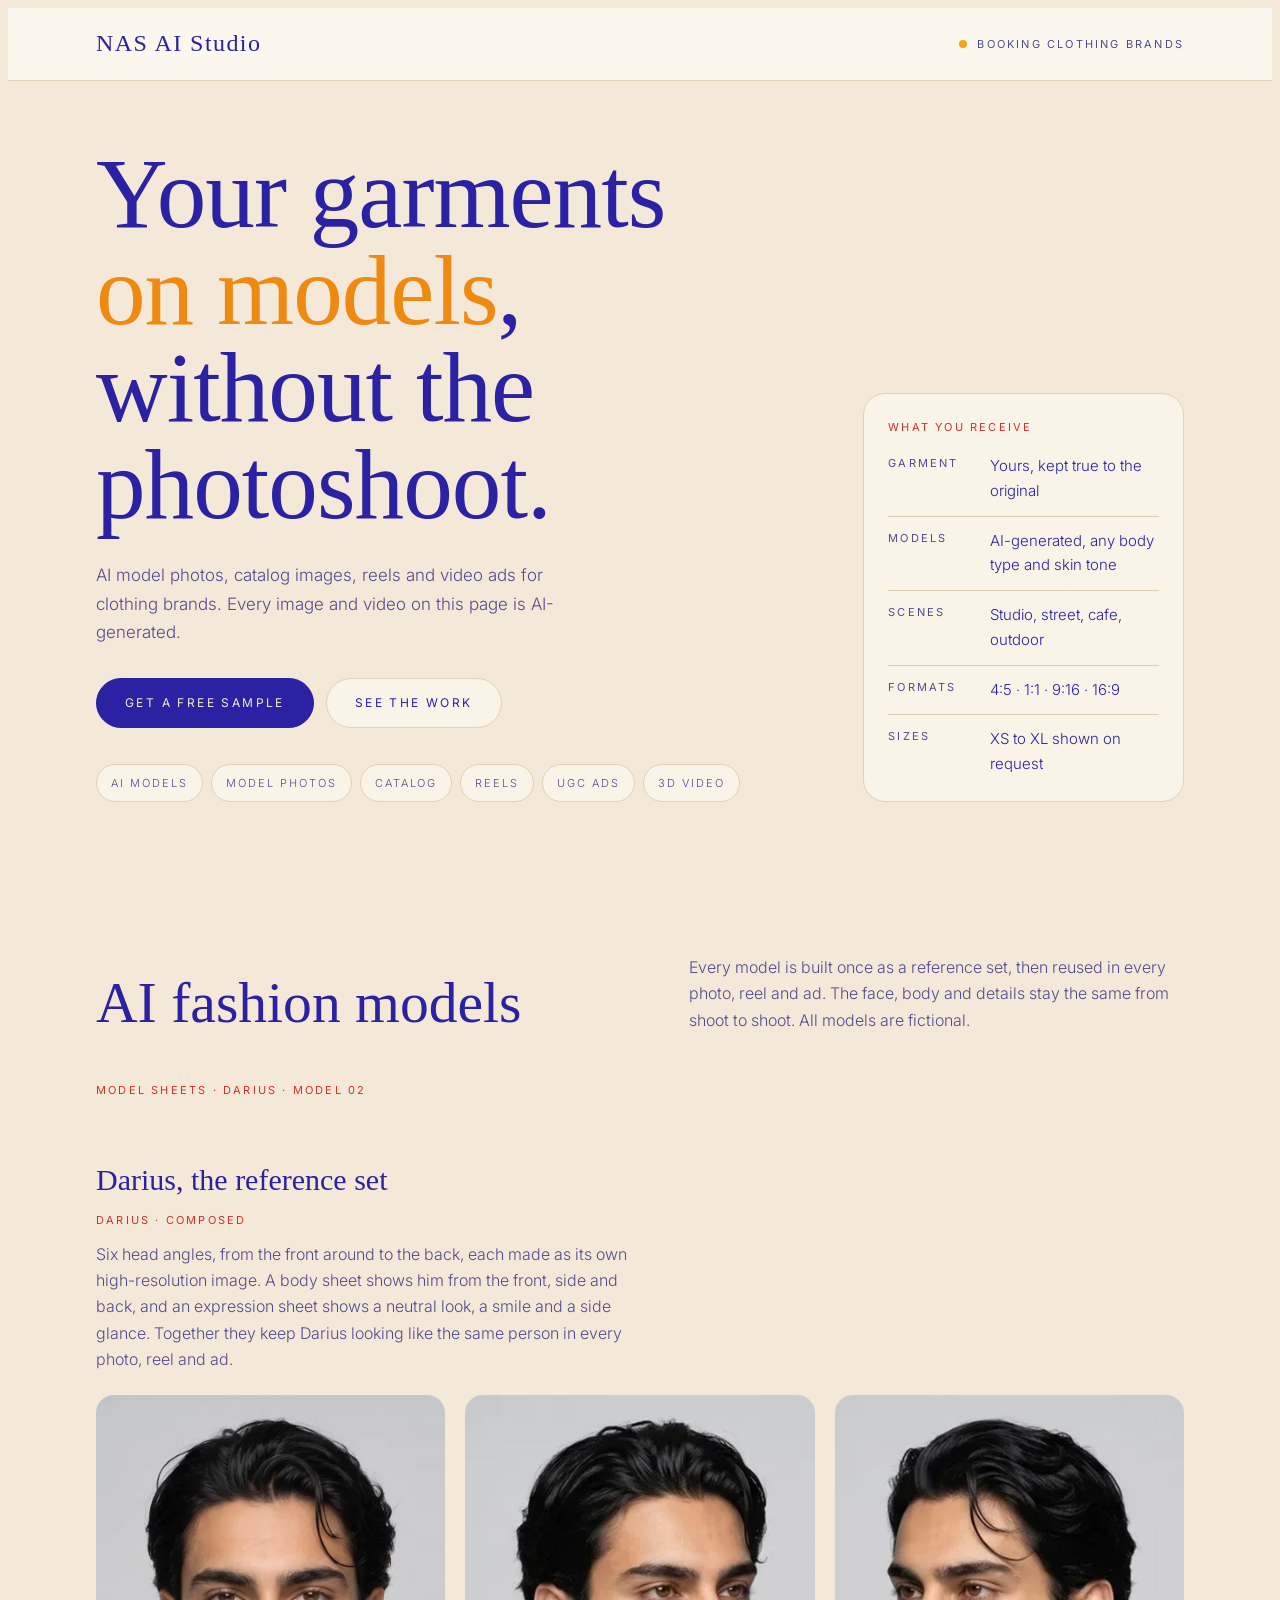
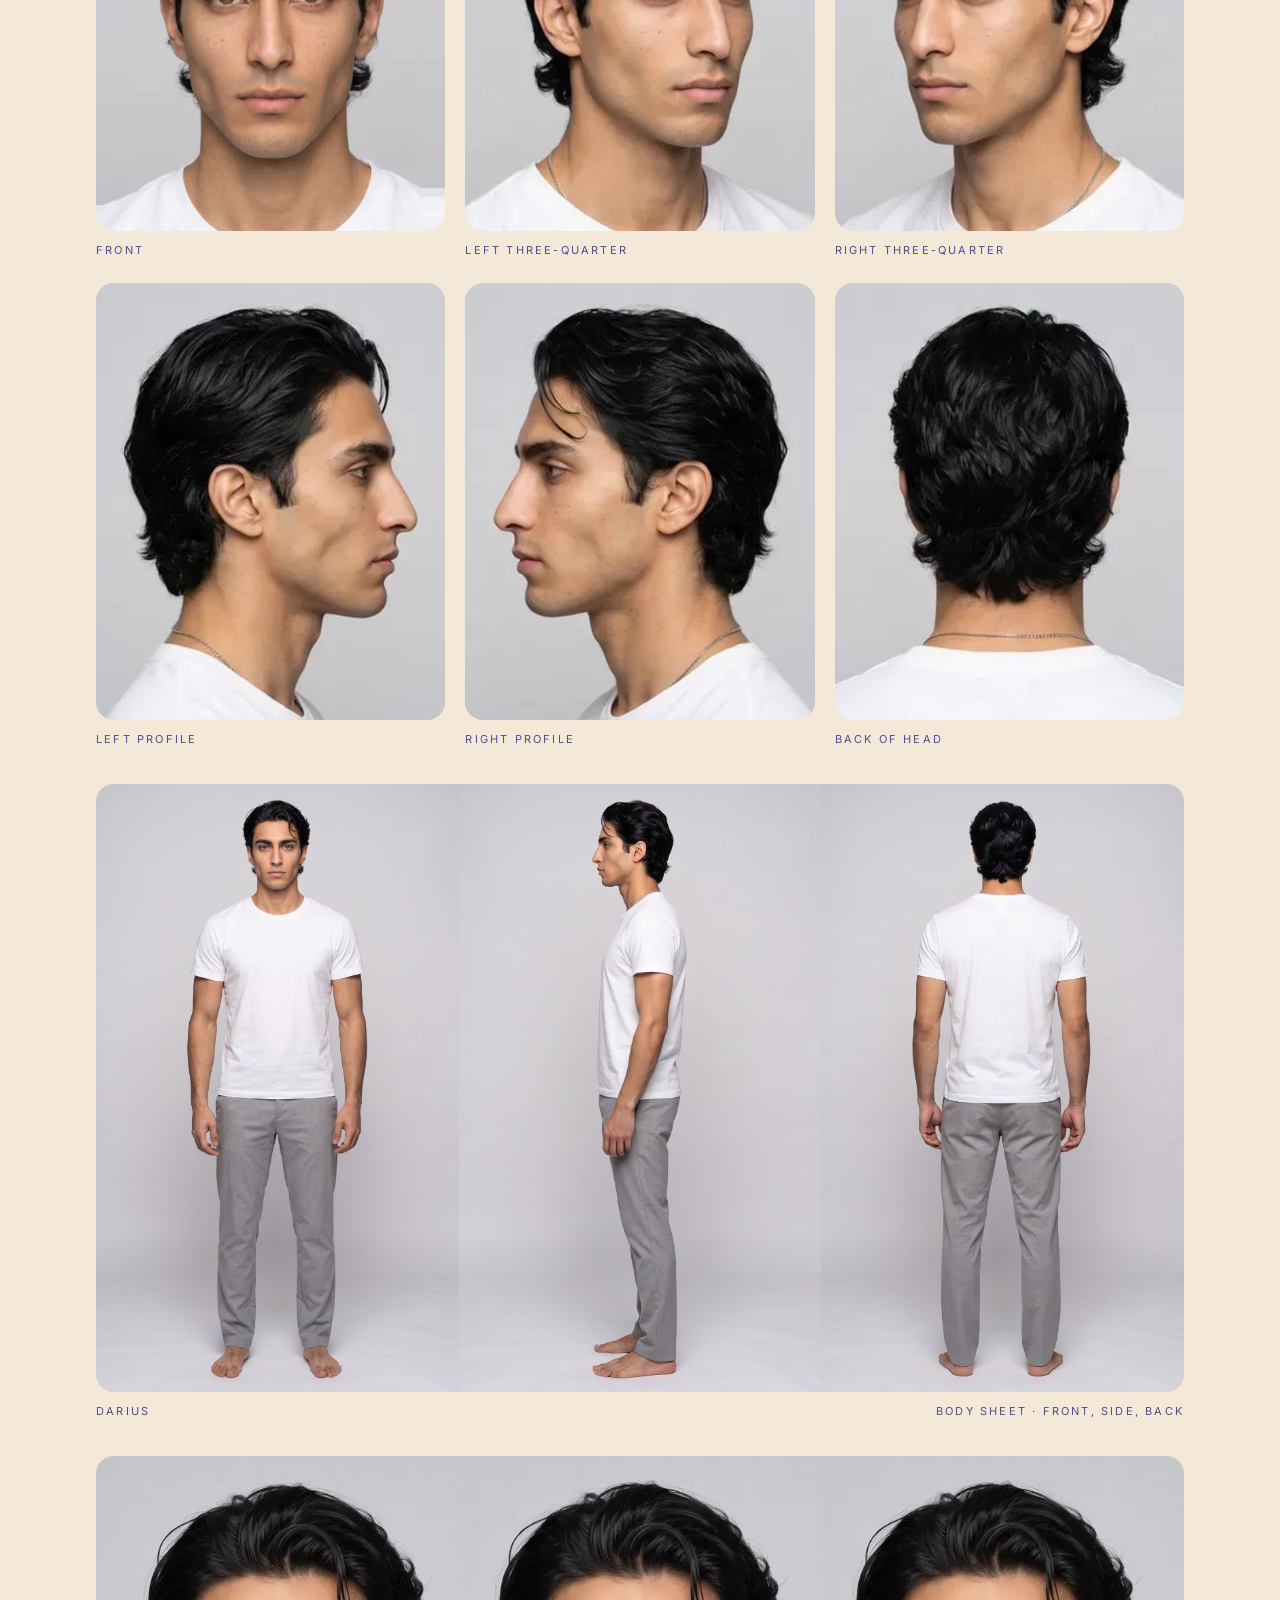
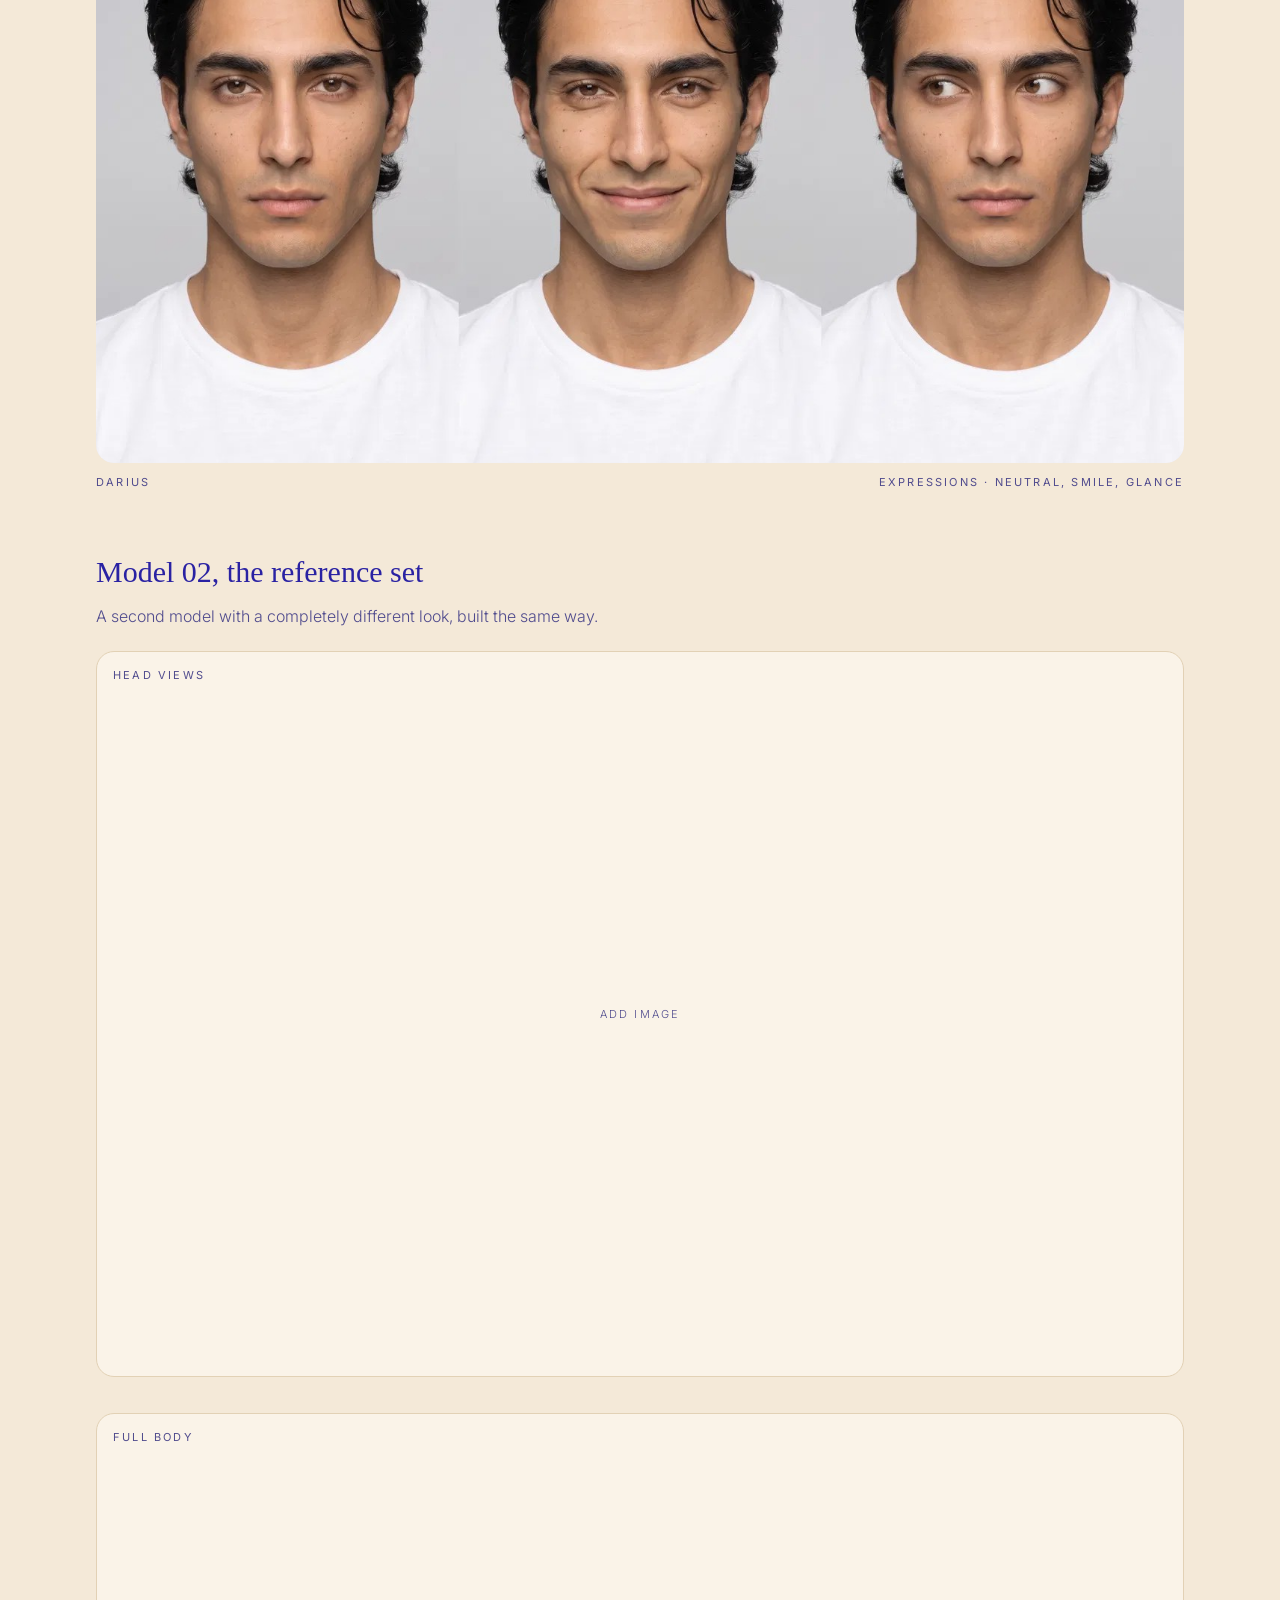
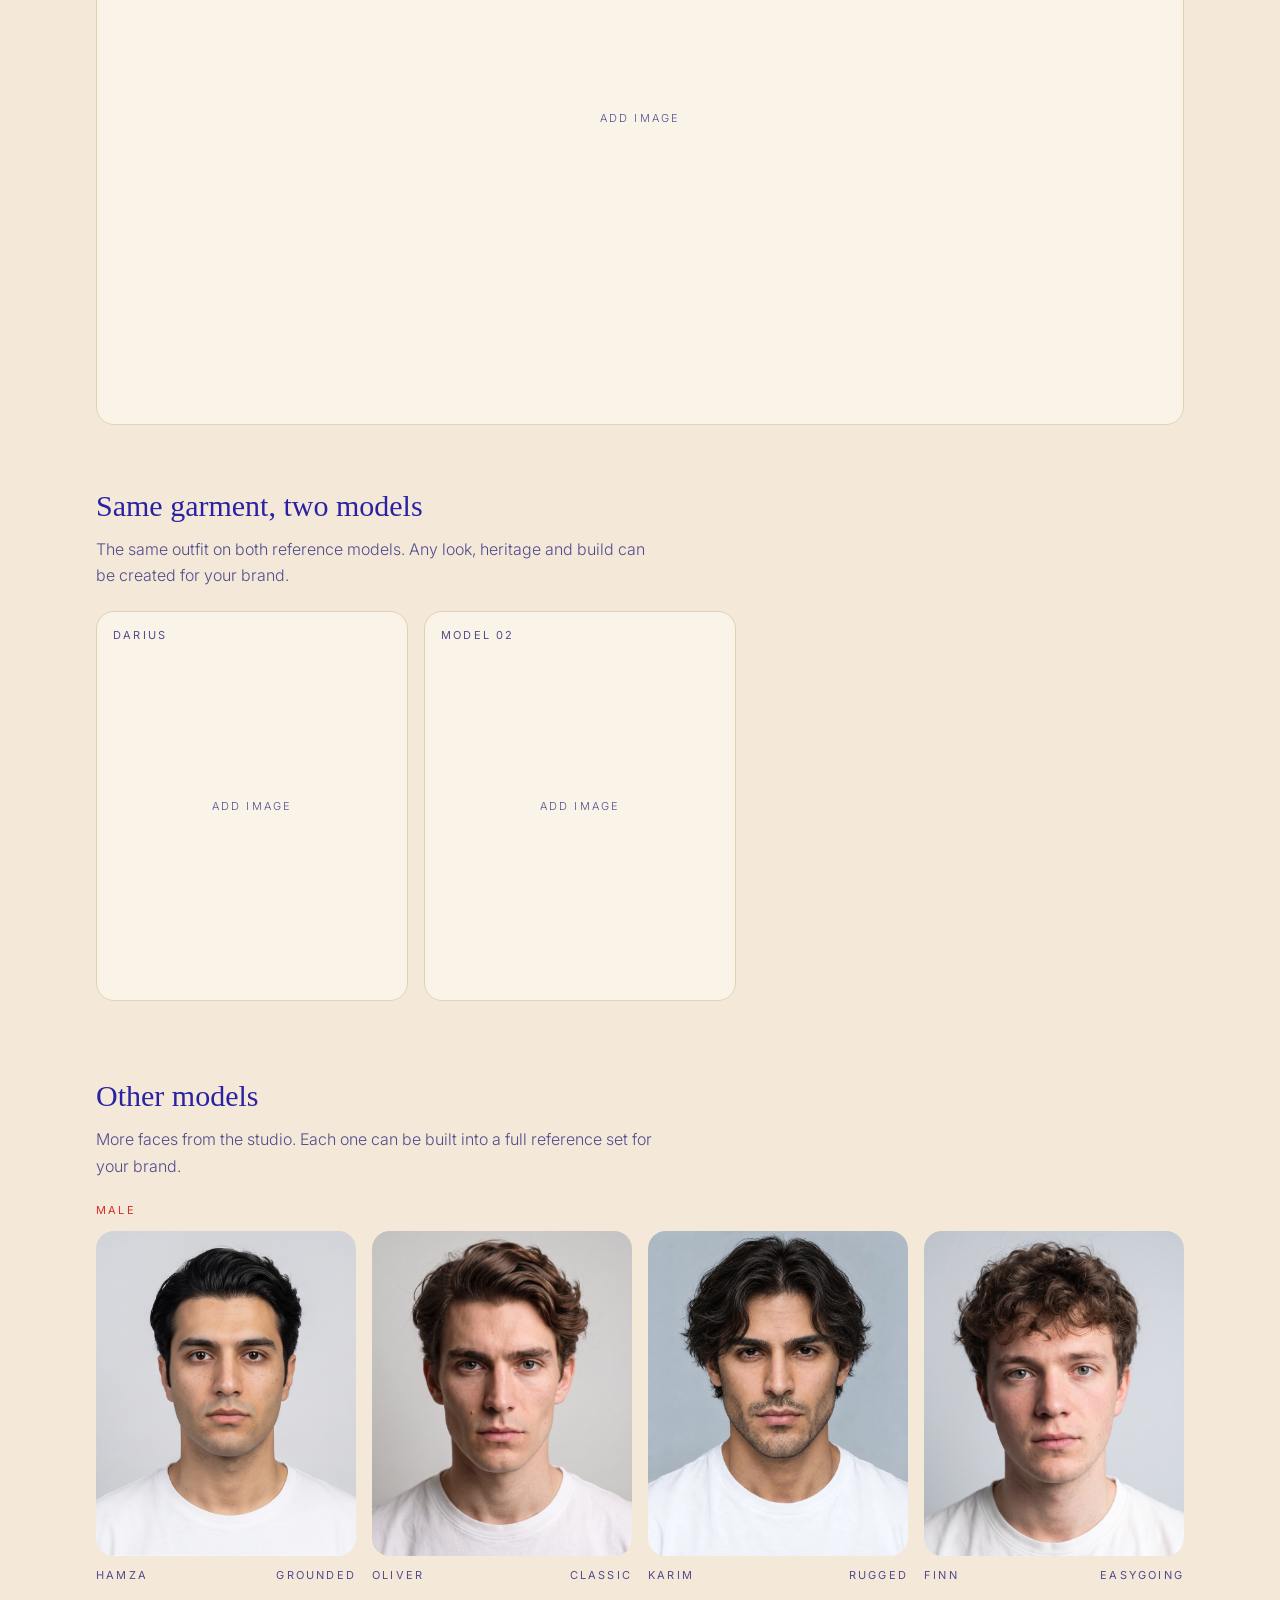
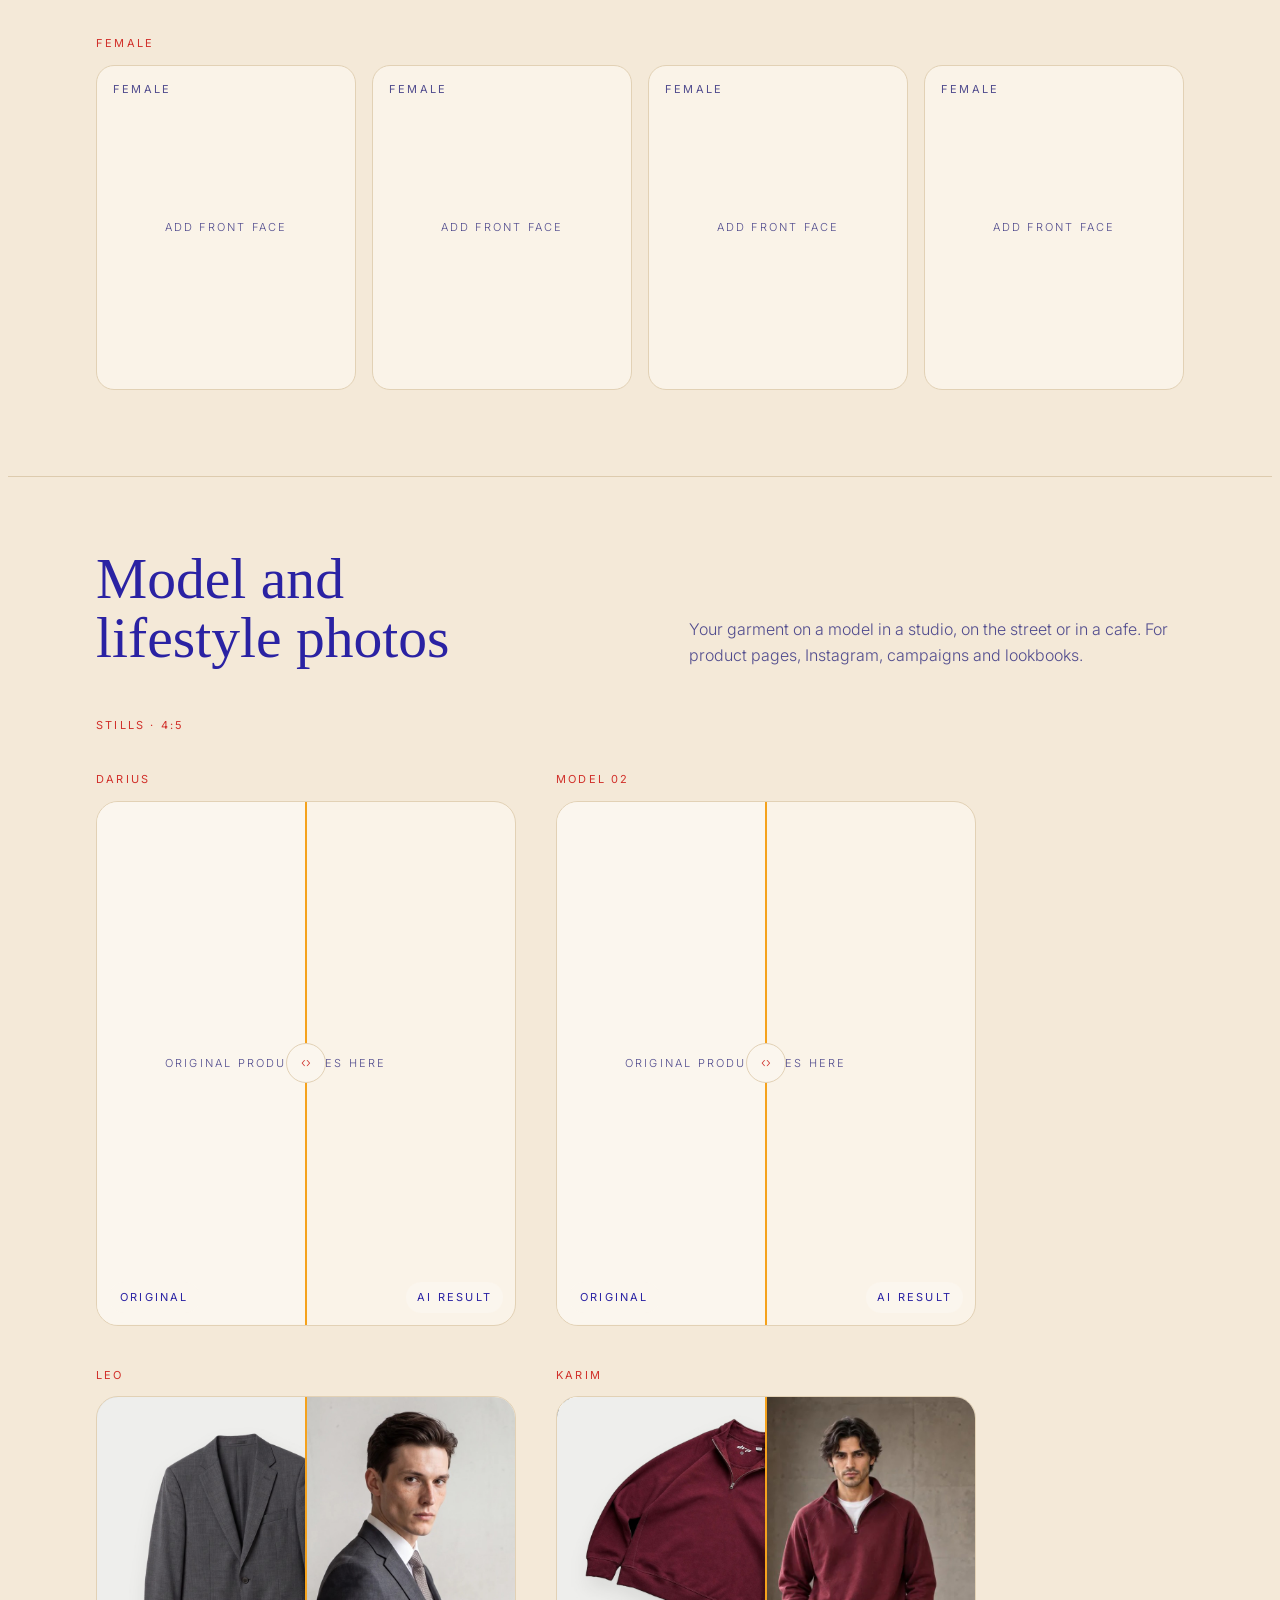
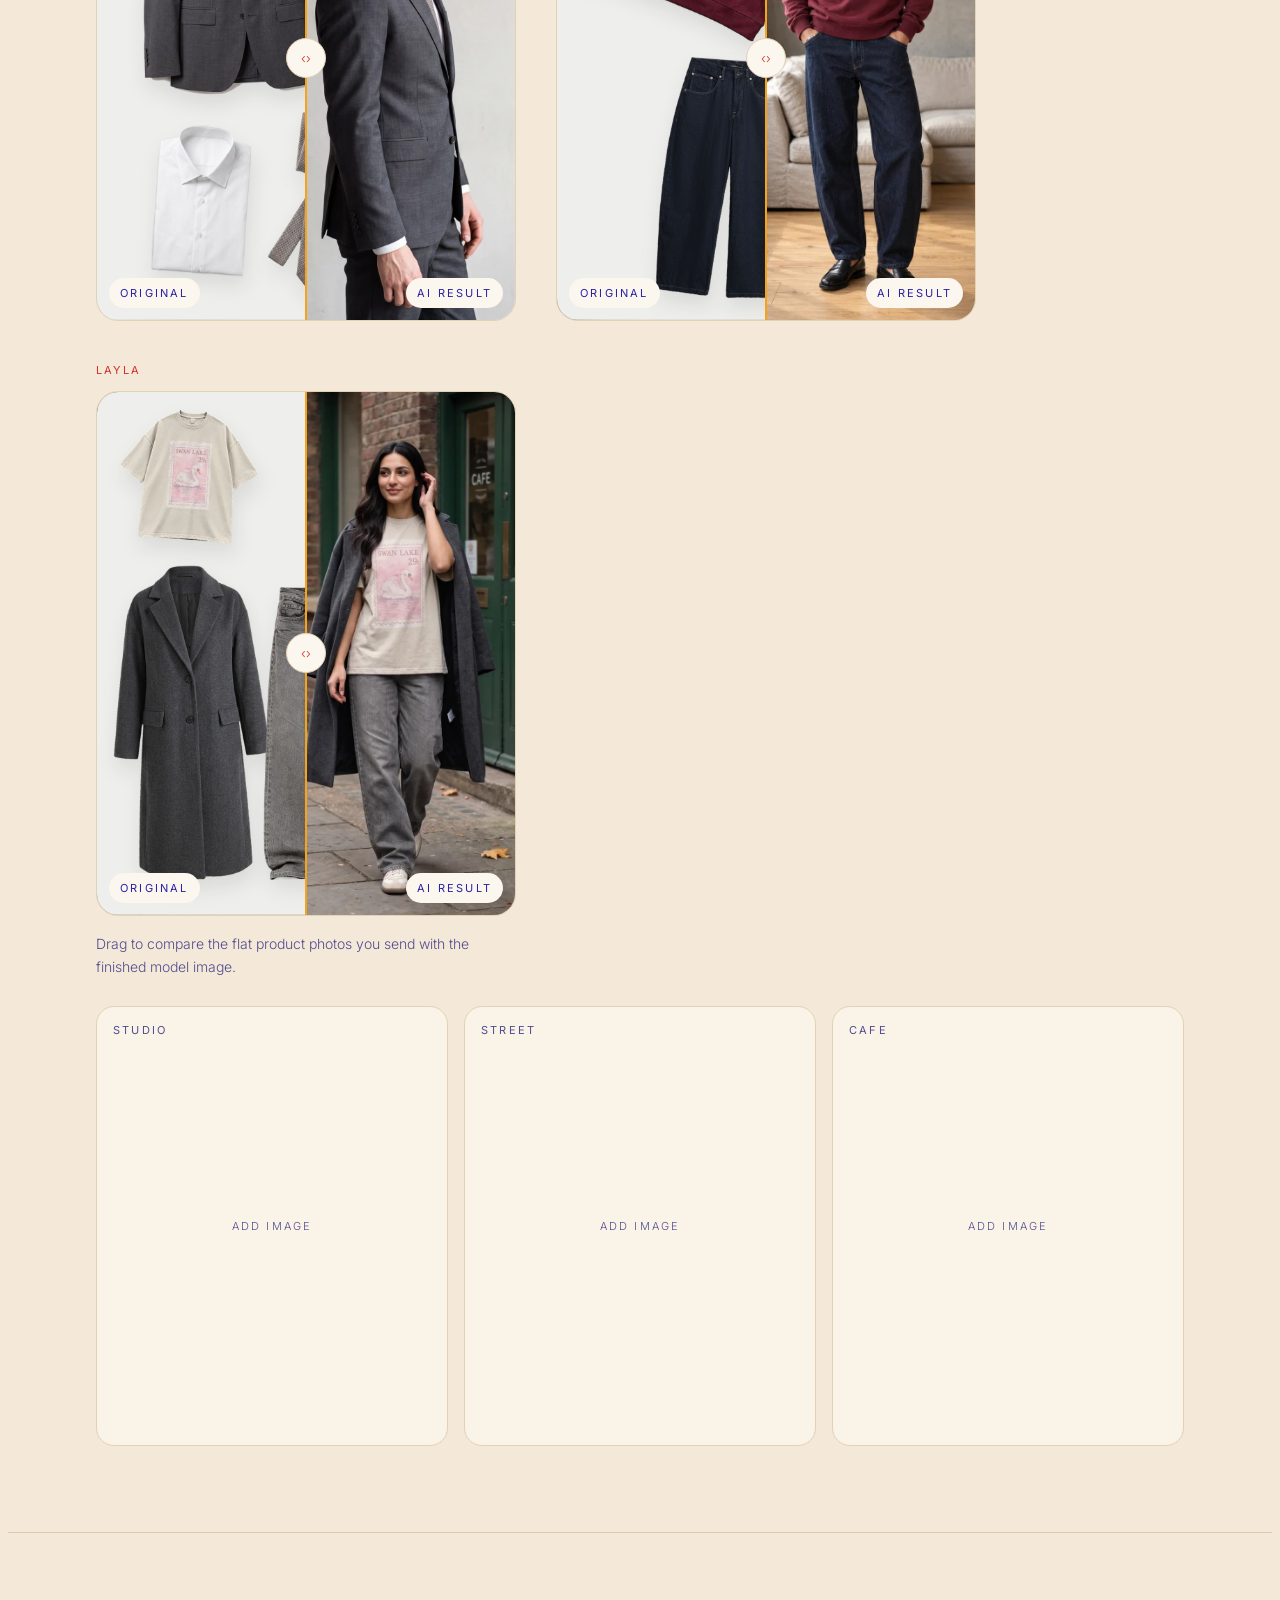
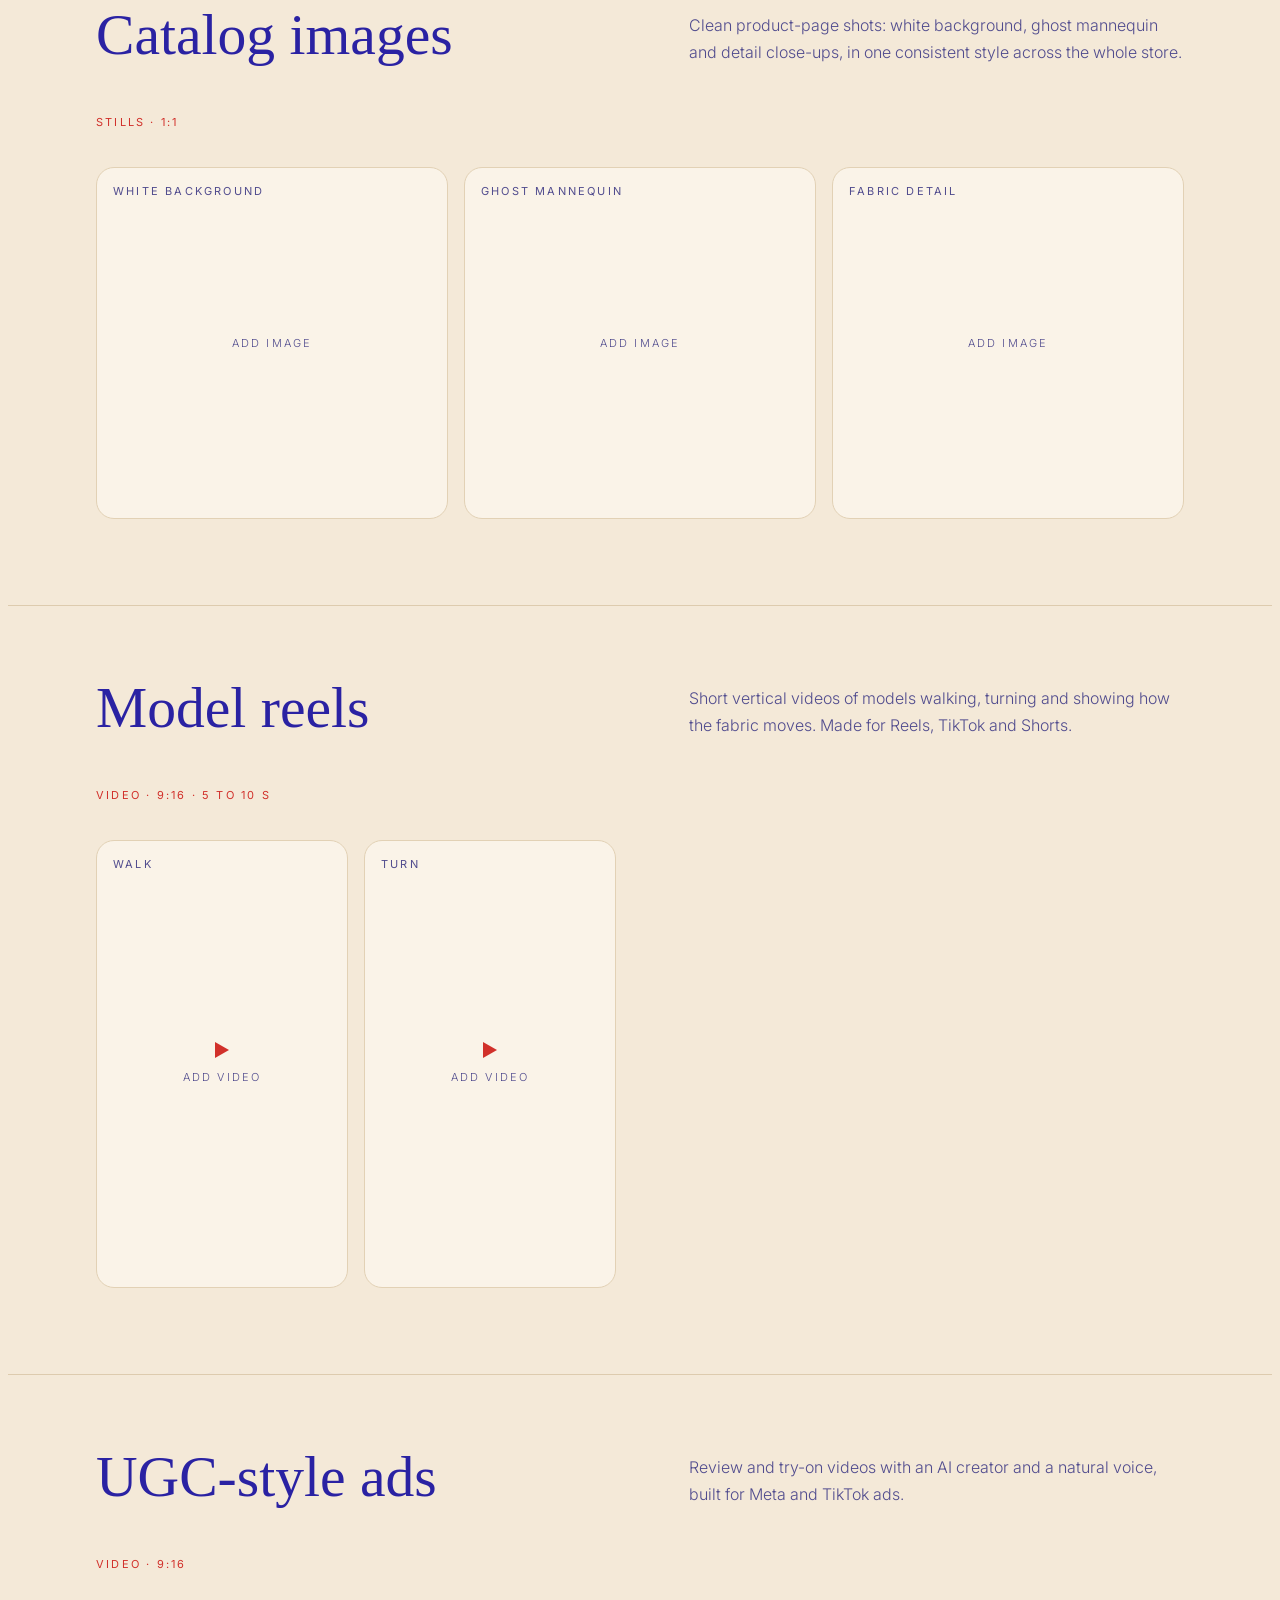
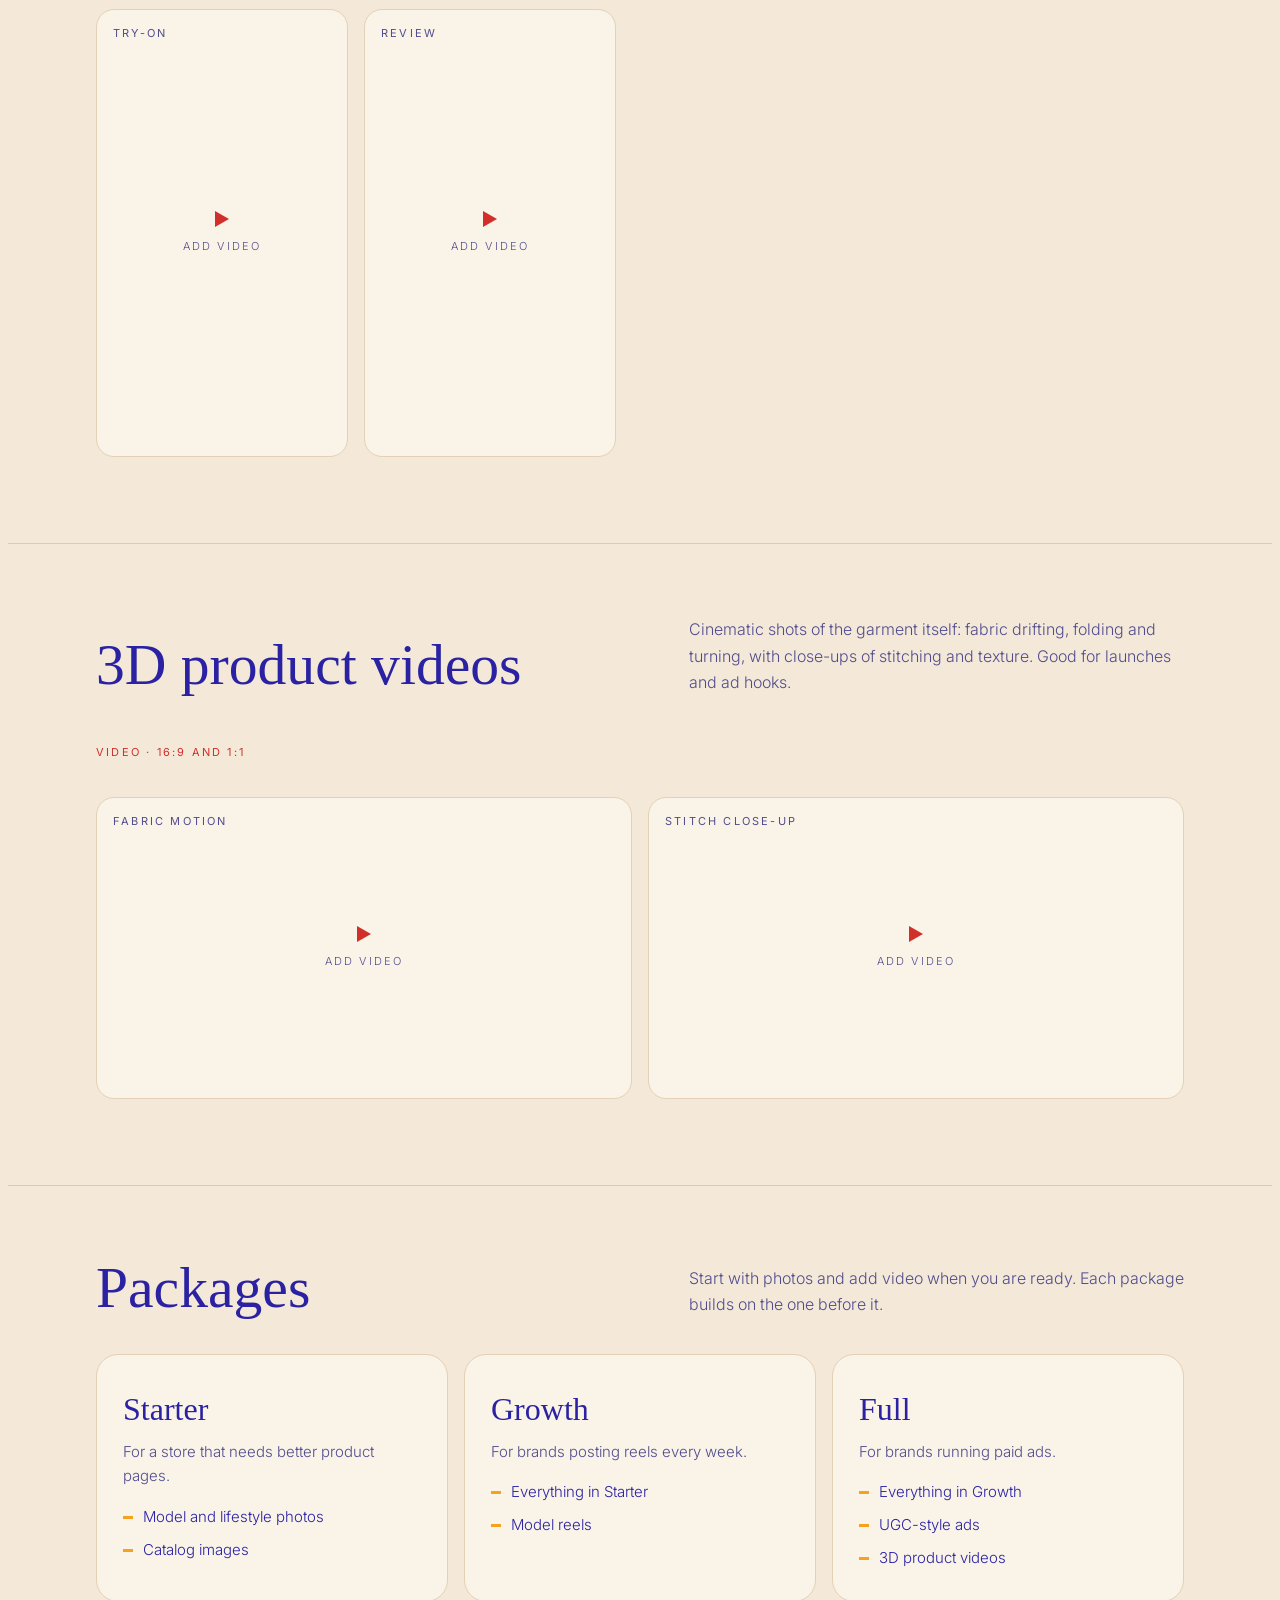
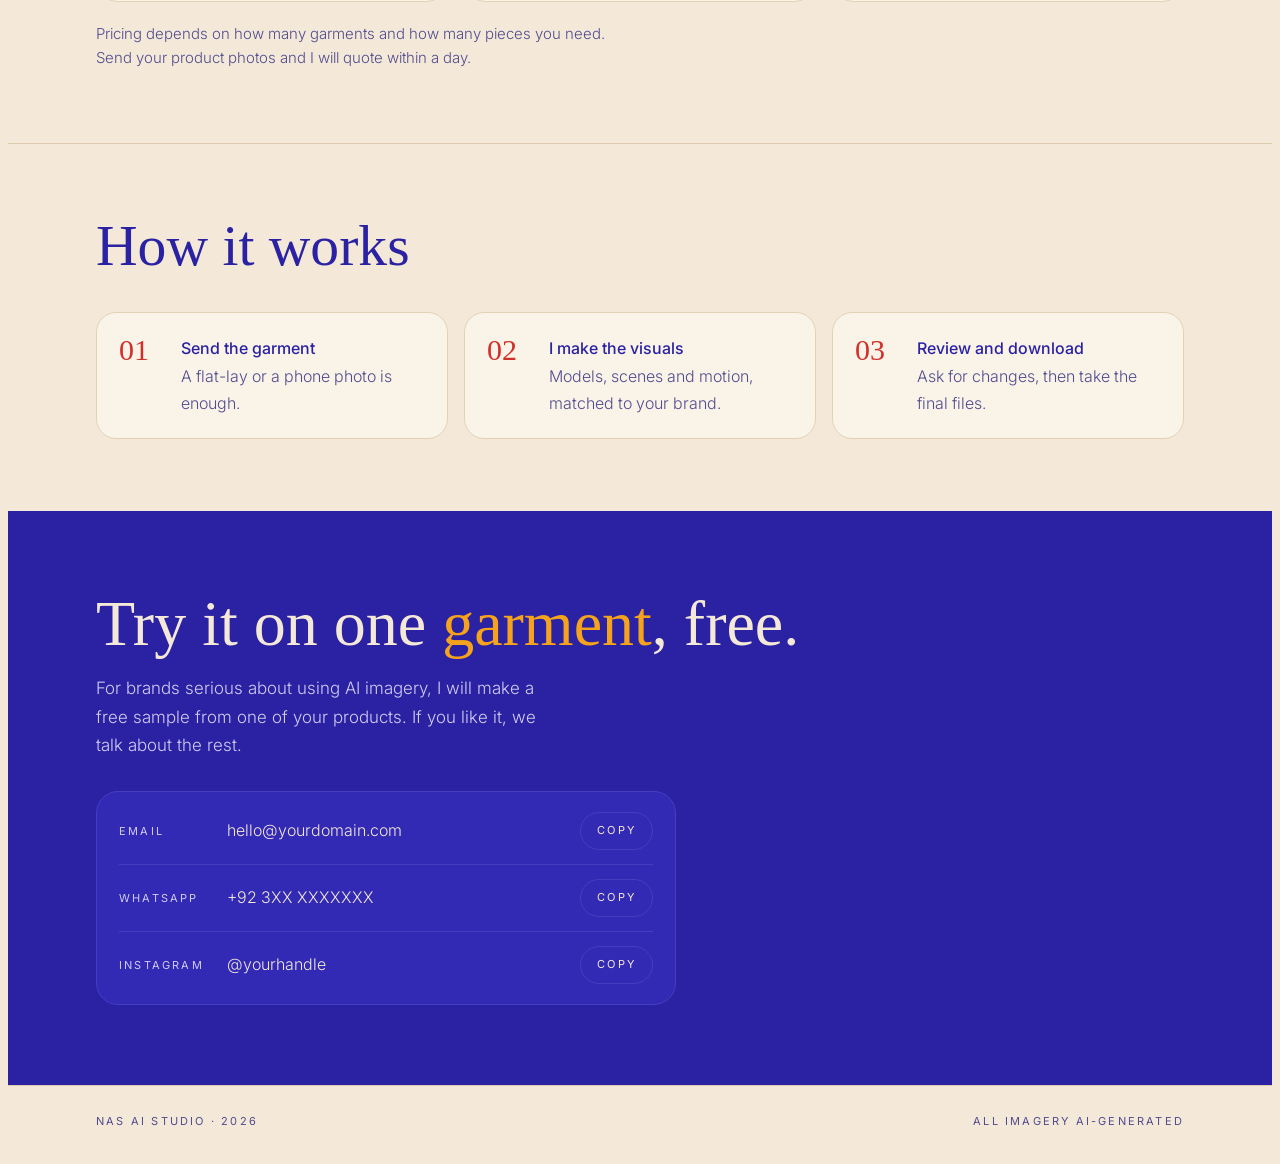
==== index.html @ 54d82ef6 "Publish NAS AI Studio portfolio Co-Authored-By: Claude Opus 5.5 <noreply@anthropic.com> Claude-Sessi" ====
<!doctype html>
<html lang="en">
<head>
<meta charset="utf-8">
<meta name="viewport" content="width=device-width, initial-scale=1">
<meta name="description" content="NAS AI Studio creates AI fashion models, model photos, catalog images, reels, UGC ads and 3D product videos for clothing brands.">
<title>NAS AI Studio</title>
<link rel="preconnect" href="https://fonts.googleapis.com">
<link rel="preconnect" href="https://fonts.gstatic.com" crossorigin>
<link rel="stylesheet" href="https://fonts.googleapis.com/css2?family=Tinos:ital,wght@0,400;0,700;1,400&family=Inter:wght@300;400;500&display=swap">
<style>
/* Layout concept: poster colours, solid. Cream ground, royal blue ink, signal red accent, marigold highlights, a royal blue contact band; labels in tracked small caps, a thin couture display face for headings. */
:root {
  --paper: #F4E9D8;
  --paper-2: #EEDFC8;
  --ink: #2A22A3;
  --ink-2: #514C8E;
  --line: #DDCBAE;
  --accent: #D1302A;
  --accent-ink: #F4E9D8;
  --gold: #F5A21C;
  --ph-1: #EFE1CB;
  --glass: #FAF3E8;
  --glass-strong: #FBF6EE;
  --glass-edge: #E2D1B5;
  --band: #2A22A3;
  --band-ink: #F4E9D8;
  --band-ink-2: #D2CCF2;
  --band-line: #463EC0;
  --band-accent: #F5A21C;
  --band-card: #3229B4;
  --orange: #EE8A12;
  color-scheme: light;
  --f-display: 'Tinos', 'Liberation Serif', 'Times New Roman', Times, serif;
  --f-body: 'Inter', system-ui, -apple-system, 'Segoe UI', sans-serif;
  --f-label: 'Inter', system-ui, -apple-system, 'Segoe UI', sans-serif;
}

* { box-sizing: border-box; }
body {
  background: var(--paper);
  color: var(--ink);
  font-family: var(--f-body);
  font-weight: 300;
  font-size: 16px;
  line-height: 1.65;
  -webkit-text-size-adjust: 100%;
}
/* paints the band above the sticky header on phones */
body::before { content: ""; position: fixed; inset: 0 0 auto; height: env(safe-area-inset-top, 0px); z-index: 10; background: var(--paper); }
a { color: inherit; }
b, strong { font-weight: 500; }
:focus-visible { outline: 1px solid var(--accent); outline-offset: 4px; }

.glass, .tag, .ph, .pack, .lines, .ba, .chips a, .btn:not(.primary), .copy, .steps li {
  background: var(--glass);
  border: 1px solid var(--glass-edge);
}

.wrap {
  max-width: 1120px;
  margin-inline: auto;
  padding-left: max(16px, env(safe-area-inset-left, 0px));
  padding-right: max(16px, env(safe-area-inset-right, 0px));
}
.mono {
  font-family: var(--f-label);
  font-weight: 400;
  font-size: 11px;
  letter-spacing: 0.2em;
  text-transform: uppercase;
}

/* Top bar: a frosted strip */
.top {
  position: sticky; top: env(safe-area-inset-top, 0px); z-index: 5;
  padding-block: 16px;
  background: var(--glass-strong);
  border-bottom: 1px solid var(--glass-edge);
}
.top .wrap { display: flex; align-items: center; justify-content: space-between; gap: 12px; flex-wrap: wrap; }
.brand { font-family: var(--f-display); font-size: 24px; letter-spacing: 0.06em; }
.top .status { color: var(--ink-2); display: inline-flex; align-items: center; gap: 10px; }
.top .status::before { content: ""; width: 8px; height: 8px; border-radius: 50%; background: var(--gold); }

/* Hero */
.hero { padding-block: 64px 80px; }
.hero .wrap { display: grid; gap: 48px; grid-template-columns: minmax(0, 1fr); align-items: end; }
h1 {
  font-family: var(--f-display);
  font-weight: 400;
  font-size: clamp(2.9rem, 9.5vw, 6.2rem);
  line-height: 0.98;
  letter-spacing: -0.01em;
  margin: 0 0 28px;
  text-wrap: balance;
}
h1 em { font-style: normal; color: var(--orange); }
.lede { max-width: 46ch; color: var(--ink-2); font-size: 17px; margin: 0 0 32px; }
.cta-row { display: flex; gap: 12px; flex-wrap: wrap; }
.btn {
  display: inline-flex; align-items: center; justify-content: center;
  min-height: 50px; padding: 0 28px; border-radius: 999px;
  font: 400 12px/1 var(--f-label); letter-spacing: 0.2em; text-transform: uppercase;
  text-decoration: none; cursor: pointer; color: var(--ink);
  transition: background-color .2s ease, color .2s ease, transform .2s ease;
}
.btn.primary { background: var(--ink); color: var(--paper); border: 1px solid var(--ink); }
.btn:hover { transform: translateY(-1px); }
.btn.primary:hover { background: var(--gold); border-color: var(--gold); color: var(--ink); }
.chips { display: flex; gap: 8px; flex-wrap: wrap; margin-top: 36px; }
.chips a {
  font-family: var(--f-label); font-size: 11px; letter-spacing: 0.18em; text-transform: uppercase;
  text-decoration: none; color: var(--ink-2); padding: 9px 14px; border-radius: 999px;
}
.chips a:hover { color: var(--ink); border-color: var(--accent); }

/* What you receive: a glass card */
.tag { position: relative; max-width: 380px; width: 100%; padding: 24px 24px 12px; border-radius: 22px; }
.tag h2 { font-family: var(--f-label); font-weight: 400; font-size: 11px; letter-spacing: 0.2em; text-transform: uppercase; color: var(--accent); margin: 0 0 6px; }
.tag dl { margin: 0; display: grid; }
.tag .row { display: grid; grid-template-columns: 88px minmax(0, 1fr); gap: 14px; padding-block: 12px; border-top: 1px solid var(--line); }
.tag .row:first-child { border-top: 0; }
.tag dt { color: var(--ink-2); }
.tag dd { margin: 0; font-size: 15px; }

/* Sections */
section[id] { scroll-margin-top: 76px; }
.work { padding-block: 72px; }
.work + .work { border-top: 1px solid var(--line); }
.work-head { display: grid; gap: 16px; margin-bottom: 36px; }
.work-head h2 { font-family: var(--f-display); font-weight: 400; font-size: clamp(2.2rem, 6vw, 3.6rem); line-height: 1.04; margin: 0; text-wrap: balance; }
.work-head p { margin: 0; max-width: 54ch; color: var(--ink-2); }
.fmt { color: var(--accent); }

/* Placeholder frames: frosted panes */
.ph {
  position: relative; margin: 0; width: 100%;
  aspect-ratio: var(--ar, 4 / 5);
  border-radius: 18px;
  display: grid; place-items: center; align-content: center; gap: 10px;
  color: var(--ink-2); text-align: center; padding: 12px;
}
.ph .ph-tag { position: absolute; top: 14px; left: 16px; }
.ph .ph-msg { font-family: var(--f-label); font-size: 11px; letter-spacing: 0.2em; text-transform: uppercase; }
.ph.vid::after {
  content: ""; width: 0; height: 0;
  border-left: 14px solid var(--accent); border-top: 8px solid transparent; border-bottom: 8px solid transparent;
  order: -1;
}

.gallery {
  display: grid; gap: 16px;
  grid-auto-flow: column; grid-auto-columns: var(--w, min(72%, 260px));
  overflow-x: auto; scroll-snap-type: x mandatory; padding-bottom: 14px;
  max-width: var(--max, none);
}
.gallery > * { scroll-snap-align: start; min-width: 0; }
.row-label { margin: 0 0 12px; }
.gallery + .row-label { margin-top: 36px; }
@media (min-width: 720px) {
  .gallery { grid-auto-flow: row; grid-auto-columns: auto; grid-template-columns: repeat(var(--n, 3), minmax(0, 1fr)); overflow: visible; }
}

/* Before / after */
.ba-wrap { display: grid; gap: 12px; }
.ba { --p: 50%; position: relative; width: 100%; max-width: 420px; aspect-ratio: 4 / 5; overflow: hidden; border-radius: 22px; }
.ba .layer { position: absolute; inset: 0; }
.ba .layer.ph { border: 0; border-radius: 0; background: transparent; }
.ba .before { clip-path: inset(0 calc(100% - var(--p)) 0 0); }
.ba .layer.before.ph { background: var(--glass-strong); }
.ba .layer img { width: 100%; height: 100%; object-fit: cover; display: block; }
.ba .divider { position: absolute; top: 0; bottom: 0; left: var(--p); width: 2px; margin-left: -1px; background: var(--gold); pointer-events: none; }
.ba .knob {
  position: absolute; top: 50%; left: var(--p); width: 40px; height: 40px; margin: -20px 0 0 -20px;
  border-radius: 50%; background: var(--glass-strong); color: var(--accent); border: 1px solid var(--glass-edge);
  display: grid; place-items: center; font-family: var(--f-label); font-size: 13px; pointer-events: none;
}
.ba .side { position: absolute; bottom: 12px; z-index: 2; background: var(--glass-strong); color: var(--ink); padding: 6px 11px; border-radius: 999px; }
.ba .side.l { left: 12px; }
.ba .side.r { right: 12px; }
.ba input[type="range"] { position: absolute; inset: 0; width: 100%; height: 100%; margin: 0; opacity: 0; cursor: ew-resize; z-index: 3; }
.ba:focus-within { outline: 1px solid var(--accent); outline-offset: 4px; }
.ba-pair { display: grid; gap: 32px; grid-template-columns: minmax(0, 1fr); margin-bottom: 16px; }
@media (min-width: 720px) { .ba-pair { grid-template-columns: repeat(2, minmax(0, 420px)); gap: 40px; } }
.ba-note { color: var(--ink-2); font-size: 14px; max-width: 420px; }

/* Model sheets and photos */
.shot { margin: 0; min-width: 0; }
.shot img { width: 100%; height: auto; display: block; border-radius: 18px; background: var(--ph-1); aspect-ratio: var(--ar, auto); object-fit: cover; }
.shot figcaption { margin-top: 10px; color: var(--ink-2); display: flex; justify-content: space-between; gap: 8px; flex-wrap: wrap; }
.shot.wide img { object-fit: contain; aspect-ratio: auto; }
.sheets { display: grid; gap: 36px; }
.refs { display: grid; gap: 16px 14px; grid-template-columns: repeat(2, minmax(0, 1fr)); margin-bottom: 36px; }
.refs .shot img { aspect-ratio: 4 / 5; object-fit: cover; }
@media (min-width: 720px) { .refs { grid-template-columns: repeat(3, minmax(0, 1fr)); gap: 24px 20px; } }
.sub-h { font-family: var(--f-display); font-weight: 400; font-size: 30px; margin: 56px 0 6px; }
.sub-p { margin: 0 0 22px; color: var(--ink-2); max-width: 56ch; }

/* Packages */
.packs { display: grid; gap: 16px; grid-template-columns: minmax(0, 1fr); }
.pack { padding: 28px 26px 30px; border-radius: 22px; }
.pack h3 { font-family: var(--f-display); font-weight: 400; font-size: 32px; margin: 0 0 4px; }
.pack .sub { color: var(--ink-2); margin: 0 0 16px; font-size: 15px; }
.pack ul { list-style: none; margin: 0; padding: 0; display: grid; gap: 8px; }
.pack li { padding-left: 20px; position: relative; font-size: 15px; }
.pack li::before { content: ""; position: absolute; left: 0; top: 0.72em; width: 10px; height: 3px; background: var(--gold); }
.packs-note { margin: 20px 0 0; color: var(--ink-2); font-size: 15px; max-width: 60ch; }
@media (min-width: 820px) { .packs { grid-template-columns: repeat(3, minmax(0, 1fr)); } }

/* Process */
.steps { list-style: none; margin: 0; padding: 0; display: grid; gap: 16px; counter-reset: s; }
.steps li { display: grid; grid-template-columns: 48px minmax(0, 1fr); gap: 14px; counter-increment: s; padding: 22px; border-radius: 20px; }
.steps li::before { content: counter(s, decimal-leading-zero); font-family: var(--f-display); font-size: 30px; line-height: 1; color: var(--accent); }
.steps b { display: block; font-weight: 500; margin-bottom: 2px; }
.steps span { color: var(--ink-2); }
@media (min-width: 820px) { .steps { grid-template-columns: repeat(3, minmax(0, 1fr)); } }

/* Contact */
.contact { padding-block: 80px; --ink: var(--band-ink); --ink-2: var(--band-ink-2); --line: var(--band-line); --accent: var(--band-accent); --glass: var(--band-card); --glass-edge: var(--band-line); background: var(--band); color: var(--ink); }
.contact h2 { font-family: var(--f-display); font-weight: 400; font-size: clamp(2.3rem, 7vw, 4rem); line-height: 1.02; margin: 0 0 18px; text-wrap: balance; }
.contact h2 em { font-style: normal; color: var(--accent); }
.contact p.lede { margin-bottom: 32px; }
.lines { display: grid; max-width: 580px; padding: 6px 22px; border-radius: 22px; }
.line { display: grid; grid-template-columns: 96px minmax(0, 1fr) auto; gap: 12px; align-items: center; padding: 14px 0; border-top: 1px solid var(--line); }
.line:first-child { border-top: 0; }
.line .k { color: var(--ink-2); }
.line .v { overflow-wrap: anywhere; user-select: all; }
.copy { min-height: 38px; padding: 0 16px; border-radius: 999px; font: 400 11px/1 var(--f-label); letter-spacing: 0.2em; text-transform: uppercase; color: var(--ink); cursor: pointer; }
.copy:hover { border-color: var(--accent); color: var(--accent); }

footer { padding-block: 26px; color: var(--ink-2); border-top: 1px solid var(--line); }
footer .wrap { display: flex; justify-content: space-between; gap: 10px; flex-wrap: wrap; }

@media (min-width: 900px) {
  .hero .wrap { grid-template-columns: minmax(0, 1.5fr) minmax(0, 0.7fr); gap: 80px; }
  .work-head { grid-template-columns: minmax(0, 1.1fr) minmax(0, 1fr); align-items: end; gap: 48px; }
  .work-head .meta { grid-column: 1 / -1; }
}
@media (prefers-reduced-motion: reduce) { .btn { transition: none; } .btn:hover { transform: none; } }
</style>
</head>
<body>
<header class="top">
  <div class="wrap">
    <span class="brand">NAS AI Studio</span>
    <span class="status mono">Booking clothing brands</span>
  </div>
</header>

<main>
  <section class="hero">
    <div class="wrap">
      <div>
        <h1>Your garments <em>on models</em>, without the photoshoot.</h1>
        <p class="lede">AI model photos, catalog images, reels and video ads for clothing brands. Every image and video on this page is AI-generated.</p>
        <div class="cta-row">
          <a class="btn primary" href="#contact">Get a free sample</a>
          <a class="btn" href="#photos">See the work</a>
        </div>
        <nav class="chips" aria-label="Services">
          <a href="#models">AI models</a>
          <a href="#photos">Model photos</a>
          <a href="#catalog">Catalog</a>
          <a href="#reels">Reels</a>
          <a href="#ugc">UGC ads</a>
          <a href="#product3d">3D video</a>
        </nav>
      </div>

      <aside class="tag" aria-label="What you receive">
        <h2>What you receive</h2>
        <dl>
          <div class="row"><dt class="mono">Garment</dt><dd>Yours, kept true to the original</dd></div>
          <div class="row"><dt class="mono">Models</dt><dd>AI-generated, any body type and skin tone</dd></div>
          <div class="row"><dt class="mono">Scenes</dt><dd>Studio, street, cafe, outdoor</dd></div>
          <div class="row"><dt class="mono">Formats</dt><dd>4:5 · 1:1 · 9:16 · 16:9</dd></div>
          <div class="row"><dt class="mono">Sizes</dt><dd>XS to XL shown on request</dd></div>
        </dl>
      </aside>
    </div>
  </section>

  <section class="work" id="models">
    <div class="wrap">
      <div class="work-head">
        <h2>AI fashion models</h2>
        <p>Every model is built once as a reference set, then reused in every photo, reel and ad. The face, body and details stay the same from shoot to shoot. All models are fictional.</p>
        <div class="meta mono fmt">Model sheets · Darius · Model 02</div>
      </div>

      <h3 class="sub-h">Darius, the reference set</h3>
      <div class="mono fmt" style="margin:0 0 12px">Darius · Composed</div>
      <p class="sub-p">Six head angles, from the front around to the back, each made as its own high-resolution image. A body sheet shows him from the front, side and back, and an expression sheet shows a neutral look, a smile and a side glance. Together they keep Darius looking like the same person in every photo, reel and ad.</p>
      <div class="refs">
        <figure class="shot"><img src="img/darius-front.jpg?v=3" loading="lazy" alt="Darius, front face"><figcaption class="mono"><span>Front</span></figcaption></figure>
        <figure class="shot"><img src="img/darius-l34.jpg?v=3" loading="lazy" alt="Darius, left three-quarter"><figcaption class="mono"><span>Left three-quarter</span></figcaption></figure>
        <figure class="shot"><img src="img/darius-r34.jpg?v=3" loading="lazy" alt="Darius, right three-quarter"><figcaption class="mono"><span>Right three-quarter</span></figcaption></figure>
        <figure class="shot"><img src="img/darius-lprof.jpg?v=3" loading="lazy" alt="Darius, left profile"><figcaption class="mono"><span>Left profile</span></figcaption></figure>
        <figure class="shot"><img src="img/darius-rprof.jpg?v=3" loading="lazy" alt="Darius, right profile"><figcaption class="mono"><span>Right profile</span></figcaption></figure>
        <figure class="shot"><img src="img/darius-back.jpg?v=3" loading="lazy" alt="Darius, back of head"><figcaption class="mono"><span>Back of head</span></figcaption></figure>
      </div>
      <div class="sheets">
        <figure class="shot wide"><img src="img/adam-body.jpg?v=1" loading="lazy" alt="Darius body sheet: front, side and back, full length"><figcaption class="mono"><span>Darius</span><span>Body sheet · front, side, back</span></figcaption></figure>
        <figure class="shot wide"><img src="img/adam-expressions.jpg?v=1" loading="lazy" alt="Darius expressions: neutral, smile, side glance"><figcaption class="mono"><span>Darius</span><span>Expressions · neutral, smile, glance</span></figcaption></figure>
      </div>

      <h3 class="sub-h">Model 02, the reference set</h3>
      <p class="sub-p">A second model with a completely different look, built the same way.</p>
      <div class="sheets">
        <figure class="ph" style="--ar:3/2"><span class="ph-tag mono">Head views</span><span class="ph-msg">Add image</span></figure>
        <figure class="ph" style="--ar:16/9"><span class="ph-tag mono">Full body</span><span class="ph-msg">Add image</span></figure>
      </div>

      <h3 class="sub-h">Same garment, two models</h3>
      <p class="sub-p">The same outfit on both reference models. Any look, heritage and build can be created for your brand.</p>
      <div class="gallery" style="--n:2; --max:640px">
        <figure class="ph" style="--ar:4/5"><span class="ph-tag mono">Darius</span><span class="ph-msg">Add image</span></figure>
        <figure class="ph" style="--ar:4/5"><span class="ph-tag mono">Model 02</span><span class="ph-msg">Add image</span></figure>
      </div>

      <h3 class="sub-h">Other models</h3>
      <p class="sub-p">More faces from the studio. Each one can be built into a full reference set for your brand.</p>
      <div class="mono fmt row-label">Male</div>
      <div class="gallery" style="--n:4">
        <figure class="shot"><img src="img/other-03.jpg?v=1" loading="lazy" style="--ar:4/5" alt="Hamza, front face close-up"><figcaption class="mono"><span>Hamza</span><span>Grounded</span></figcaption></figure>
        <figure class="shot"><img src="img/other-02.jpg?v=1" loading="lazy" style="--ar:4/5" alt="Oliver, front face close-up"><figcaption class="mono"><span>Oliver</span><span>Classic</span></figcaption></figure>
        <figure class="shot"><img src="img/other-05.jpg?v=1" loading="lazy" style="--ar:4/5" alt="Karim, front face close-up"><figcaption class="mono"><span>Karim</span><span>Rugged</span></figcaption></figure>
        <figure class="shot"><img src="img/other-04.jpg?v=1" loading="lazy" style="--ar:4/5" alt="Finn, front face close-up"><figcaption class="mono"><span>Finn</span><span>Easygoing</span></figcaption></figure>
      </div>
      <div class="mono fmt row-label">Female</div>
      <div class="gallery" style="--n:4">
        <figure class="ph" style="--ar:4/5"><span class="ph-tag mono">Female</span><span class="ph-msg">Add front face</span></figure>
        <figure class="ph" style="--ar:4/5"><span class="ph-tag mono">Female</span><span class="ph-msg">Add front face</span></figure>
        <figure class="ph" style="--ar:4/5"><span class="ph-tag mono">Female</span><span class="ph-msg">Add front face</span></figure>
        <figure class="ph" style="--ar:4/5"><span class="ph-tag mono">Female</span><span class="ph-msg">Add front face</span></figure>
      </div>
    </div>
  </section>

  <section class="work" id="photos">
    <div class="wrap">
      <div class="work-head">
        <h2>Model and lifestyle photos</h2>
        <p>Your garment on a model in a studio, on the street or in a cafe. For product pages, Instagram, campaigns and lookbooks.</p>
        <div class="meta mono fmt">Stills · 4:5</div>
      </div>

      <div class="ba-pair">
        <div class="ba-wrap">
          <div class="mono fmt">Darius</div>
          <div class="ba" id="ba-box1">
            <div class="layer after ph" style="--ar:auto"><span class="ph-msg">AI result goes here</span></div>
            <div class="layer before ph" style="--ar:auto"><span class="ph-msg">Original product photo goes here</span></div>
            <span class="side l mono">Original</span>
            <span class="side r mono">AI result</span>
            <div class="divider"></div>
            <div class="knob" aria-hidden="true">‹›</div>
            <input type="range" id="ba1" min="0" max="100" value="50" aria-label="Compare original photo with AI result, Darius">
          </div>
        </div>
        <div class="ba-wrap">
          <div class="mono fmt">Model 02</div>
          <div class="ba" id="ba-box2">
            <div class="layer after ph" style="--ar:auto"><span class="ph-msg">AI result goes here</span></div>
            <div class="layer before ph" style="--ar:auto"><span class="ph-msg">Original product photo goes here</span></div>
            <span class="side l mono">Original</span>
            <span class="side r mono">AI result</span>
            <div class="divider"></div>
            <div class="knob" aria-hidden="true">‹›</div>
            <input type="range" id="ba2" min="0" max="100" value="50" aria-label="Compare original photo with AI result, Model 02">
          </div>
        </div>
        <div class="ba-wrap">
          <div class="mono fmt">Leo</div>
          <div class="ba" id="ba-box3">
            <div class="layer after"><img src="img/m3-ai.jpg?v=2" alt="AI result: model in a charcoal suit, white shirt and tie"></div>
            <div class="layer before"><img src="img/m3-original.jpg?v=3" alt="Original product photos: charcoal suit jacket, trousers, white shirt and knit tie"></div>
            <span class="side l mono">Original</span>
            <span class="side r mono">AI result</span>
            <div class="divider"></div>
            <div class="knob" aria-hidden="true">‹›</div>
            <input type="range" id="ba3" min="0" max="100" value="50" aria-label="Compare original photo with AI result, Leo">
          </div>
        </div>
        <div class="ba-wrap">
          <div class="mono fmt">Karim</div>
          <div class="ba" id="ba-box4">
            <div class="layer after"><img src="img/m4-ai.jpg?v=1" alt="AI result: Karim in a burgundy half-zip sweatshirt, dark jeans and loafers"></div>
            <div class="layer before"><img src="img/m4-original.jpg?v=2" alt="Original product photos: burgundy half-zip sweatshirt and dark balloon jeans"></div>
            <span class="side l mono">Original</span>
            <span class="side r mono">AI result</span>
            <div class="divider"></div>
            <div class="knob" aria-hidden="true">‹›</div>
            <input type="range" id="ba4" min="0" max="100" value="50" aria-label="Compare original photo with AI result, Karim">
          </div>
        </div>
        <div class="ba-wrap">
          <div class="mono fmt">Layla</div>
          <div class="ba" id="ba-box5">
            <div class="layer after"><img src="img/m5-ai.jpg?v=1" alt="AI result: Layla in the Swan Lake t-shirt, grey jeans, grey coat and white trainers"></div>
            <div class="layer before"><img src="img/m5-original.jpg?v=3" alt="Original product photos: Swan Lake print t-shirt and grey washed jeans"></div>
            <span class="side l mono">Original</span>
            <span class="side r mono">AI result</span>
            <div class="divider"></div>
            <div class="knob" aria-hidden="true">‹›</div>
            <input type="range" id="ba5" min="0" max="100" value="50" aria-label="Compare original photo with AI result, Layla">
          </div>
        </div>
      </div>
      <p class="ba-note" style="margin-bottom:28px">Drag to compare the flat product photos you send with the finished model image.</p>

      <div class="gallery" style="--n:3">
        <figure class="ph" style="--ar:4/5"><span class="ph-tag mono">Studio</span><span class="ph-msg">Add image</span></figure>
        <figure class="ph" style="--ar:4/5"><span class="ph-tag mono">Street</span><span class="ph-msg">Add image</span></figure>
        <figure class="ph" style="--ar:4/5"><span class="ph-tag mono">Cafe</span><span class="ph-msg">Add image</span></figure>
      </div>
    </div>
  </section>

  <section class="work" id="catalog">
    <div class="wrap">
      <div class="work-head">
        <h2>Catalog images</h2>
        <p>Clean product-page shots: white background, ghost mannequin and detail close-ups, in one consistent style across the whole store.</p>
        <div class="meta mono fmt">Stills · 1:1</div>
      </div>
      <div class="gallery" style="--n:3">
        <figure class="ph" style="--ar:1/1"><span class="ph-tag mono">White background</span><span class="ph-msg">Add image</span></figure>
        <figure class="ph" style="--ar:1/1"><span class="ph-tag mono">Ghost mannequin</span><span class="ph-msg">Add image</span></figure>
        <figure class="ph" style="--ar:1/1"><span class="ph-tag mono">Fabric detail</span><span class="ph-msg">Add image</span></figure>
      </div>
    </div>
  </section>

  <section class="work" id="reels">
    <div class="wrap">
      <div class="work-head">
        <h2>Model reels</h2>
        <p>Short vertical videos of models walking, turning and showing how the fabric moves. Made for Reels, TikTok and Shorts.</p>
        <div class="meta mono fmt">Video · 9:16 · 5 to 10 s</div>
      </div>
      <div class="gallery" style="--n:2; --max:520px">
        <figure class="ph vid" style="--ar:9/16"><span class="ph-tag mono">Walk</span><span class="ph-msg">Add video</span></figure>
        <figure class="ph vid" style="--ar:9/16"><span class="ph-tag mono">Turn</span><span class="ph-msg">Add video</span></figure>
      </div>
    </div>
  </section>

  <section class="work" id="ugc">
    <div class="wrap">
      <div class="work-head">
        <h2>UGC-style ads</h2>
        <p>Review and try-on videos with an AI creator and a natural voice, built for Meta and TikTok ads.</p>
        <div class="meta mono fmt">Video · 9:16</div>
      </div>
      <div class="gallery" style="--n:2; --max:520px">
        <figure class="ph vid" style="--ar:9/16"><span class="ph-tag mono">Try-on</span><span class="ph-msg">Add video</span></figure>
        <figure class="ph vid" style="--ar:9/16"><span class="ph-tag mono">Review</span><span class="ph-msg">Add video</span></figure>
      </div>
    </div>
  </section>

  <section class="work" id="product3d">
    <div class="wrap">
      <div class="work-head">
        <h2>3D product videos</h2>
        <p>Cinematic shots of the garment itself: fabric drifting, folding and turning, with close-ups of stitching and texture. Good for launches and ad hooks.</p>
        <div class="meta mono fmt">Video · 16:9 and 1:1</div>
      </div>
      <div class="gallery" style="--n:2; --w:min(86%, 360px)">
        <figure class="ph vid" style="--ar:16/9"><span class="ph-tag mono">Fabric motion</span><span class="ph-msg">Add video</span></figure>
        <figure class="ph vid" style="--ar:16/9"><span class="ph-tag mono">Stitch close-up</span><span class="ph-msg">Add video</span></figure>
      </div>
    </div>
  </section>

  <section class="work" id="packages">
    <div class="wrap">
      <div class="work-head">
        <h2>Packages</h2>
        <p>Start with photos and add video when you are ready. Each package builds on the one before it.</p>
      </div>
      <div class="packs">
        <div class="pack">
          <h3>Starter</h3>
          <p class="sub">For a store that needs better product pages.</p>
          <ul>
            <li>Model and lifestyle photos</li>
            <li>Catalog images</li>
          </ul>
        </div>
        <div class="pack">
          <h3>Growth</h3>
          <p class="sub">For brands posting reels every week.</p>
          <ul>
            <li>Everything in Starter</li>
            <li>Model reels</li>
          </ul>
        </div>
        <div class="pack">
          <h3>Full</h3>
          <p class="sub">For brands running paid ads.</p>
          <ul>
            <li>Everything in Growth</li>
            <li>UGC-style ads</li>
            <li>3D product videos</li>
          </ul>
        </div>
      </div>
      <p class="packs-note">Pricing depends on how many garments and how many pieces you need. Send your product photos and I will quote within a day.</p>
    </div>
  </section>

  <section class="work" id="process">
    <div class="wrap">
      <div class="work-head">
        <h2>How it works</h2>
      </div>
      <ol class="steps">
        <li><div><b>Send the garment</b><span>A flat-lay or a phone photo is enough.</span></div></li>
        <li><div><b>I make the visuals</b><span>Models, scenes and motion, matched to your brand.</span></div></li>
        <li><div><b>Review and download</b><span>Ask for changes, then take the final files.</span></div></li>
      </ol>
    </div>
  </section>

  <section class="contact" id="contact">
    <div class="wrap">
      <h2>Try it on one <em>garment</em>, free.</h2>
      <p class="lede">For brands serious about using AI imagery, I will make a free sample from one of your products. If you like it, we talk about the rest.</p>
      <div class="lines">
        <div class="line"><span class="k mono">Email</span><span class="v" id="v-email">hello@yourdomain.com</span><button class="copy" type="button" data-copy="v-email">Copy</button></div>
        <div class="line"><span class="k mono">WhatsApp</span><span class="v" id="v-wa">+92 3XX XXXXXXX</span><button class="copy" type="button" data-copy="v-wa">Copy</button></div>
        <div class="line"><span class="k mono">Instagram</span><span class="v" id="v-ig">@yourhandle</span><button class="copy" type="button" data-copy="v-ig">Copy</button></div>
      </div>
    </div>
  </section>
</main>

<footer>
  <div class="wrap">
    <span class="mono">NAS AI Studio · 2026</span>
    <span class="mono">All imagery AI-generated</span>
  </div>
</footer>

<script>
(function () {
  document.querySelectorAll('.ba input[type="range"]').forEach(function (range) {
    var box = range.closest('.ba');
    range.addEventListener('input', function () {
      box.style.setProperty('--p', range.value + '%');
    });
  });

  document.querySelectorAll('.copy').forEach(function (btn) {
    btn.addEventListener('click', function () {
      var el = document.getElementById(btn.getAttribute('data-copy'));
      if (!el) return;
      var text = el.textContent;
      var done = function () {
        btn.textContent = 'Copied';
        setTimeout(function () { btn.textContent = 'Copy'; }, 1500);
      };
      var fallback = function () {
        var r = document.createRange();
        r.selectNodeContents(el);
        var s = window.getSelection();
        s.removeAllRanges();
        s.addRange(r);
      };
      if (navigator.clipboard && navigator.clipboard.writeText) {
        navigator.clipboard.writeText(text).then(done).catch(fallback);
      } else {
        fallback();
      }
    });
  });
})();
</script>

</body>
</html>
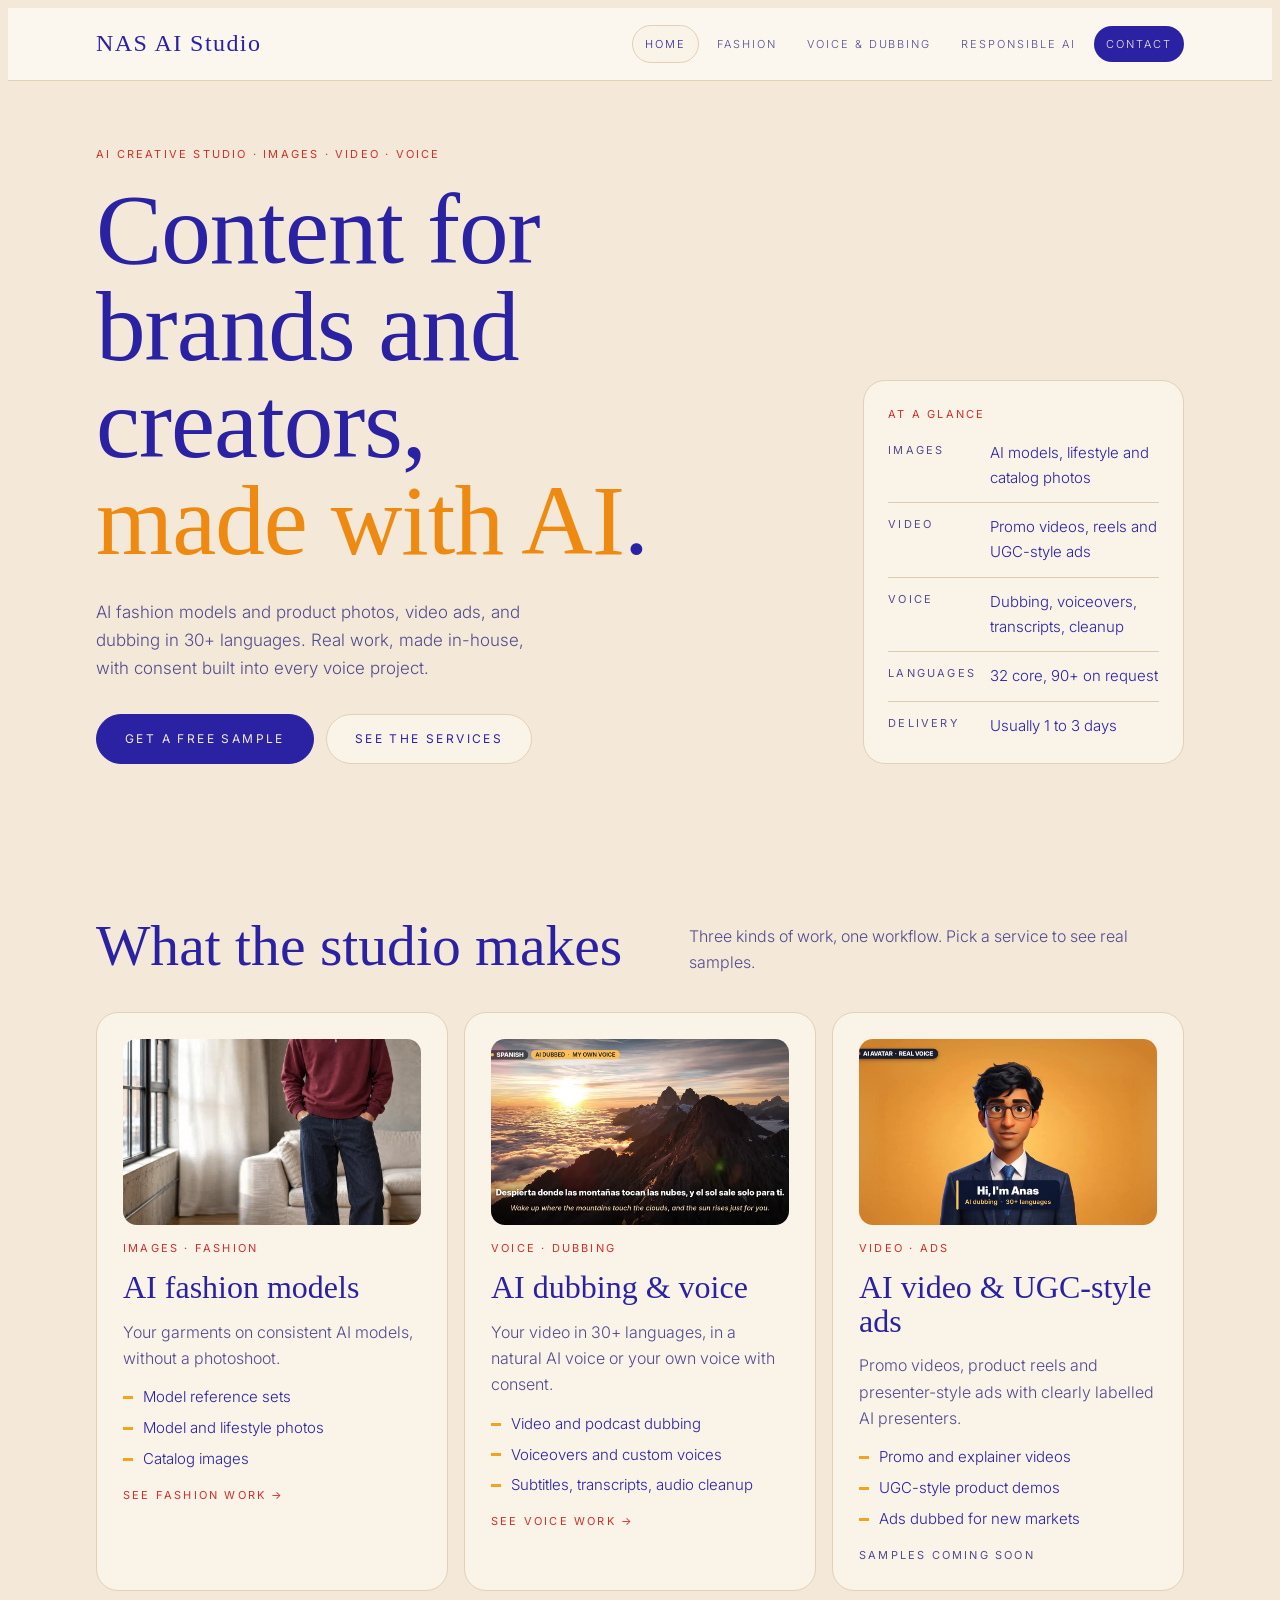
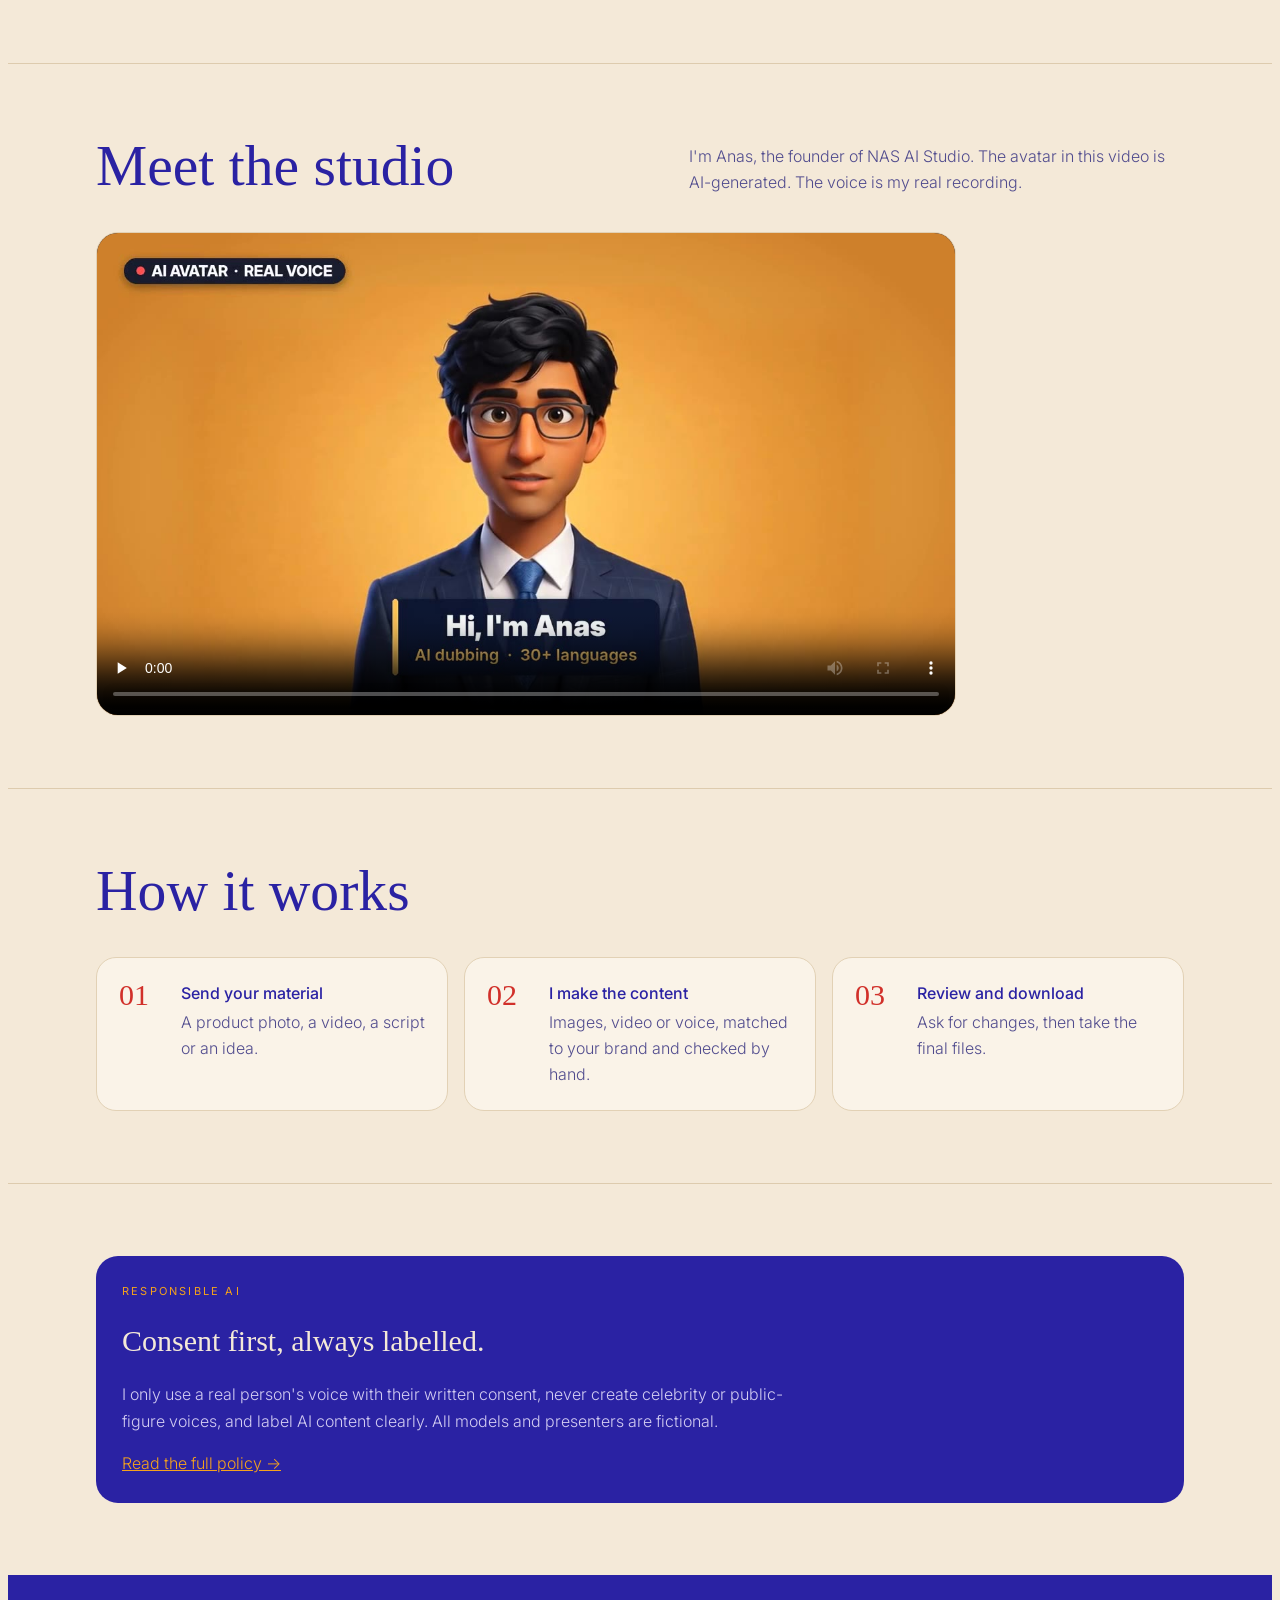
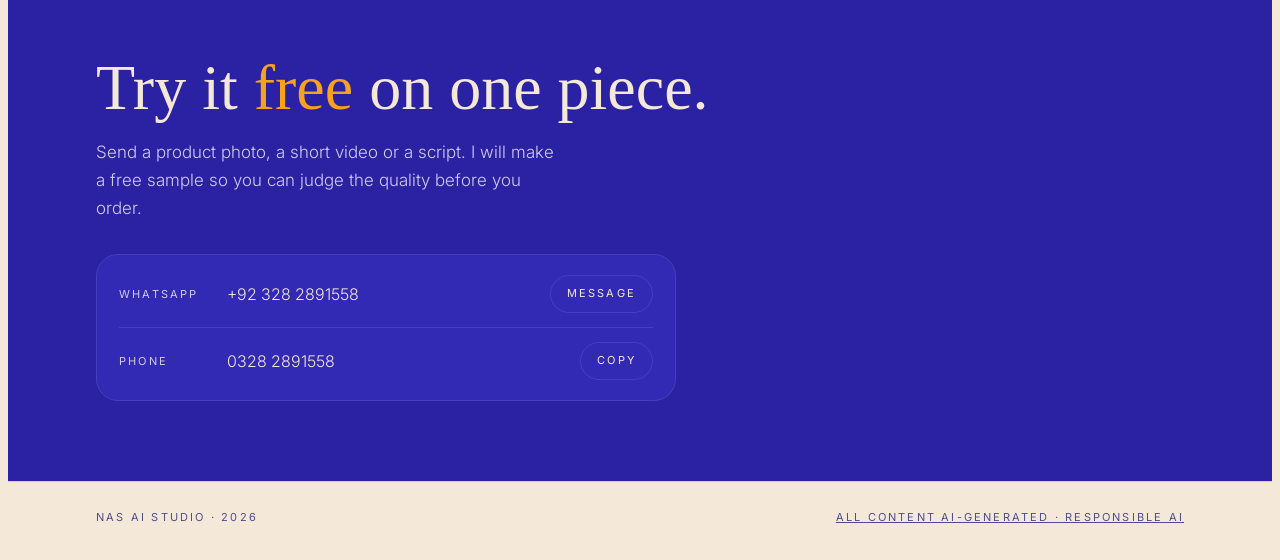
==== commit 88ad6771: "Turn the site into a multi-page studio site with a voice and dubbing page Add a studio home page, mo" ====
--- a/index.html
+++ b/index.html
@@ -2,249 +2,19 @@
 <html lang="en">
 <head>
 <meta charset="utf-8">
-<meta name="viewport" content="width=device-width, initial-scale=1">
-<meta name="description" content="NAS AI Studio creates AI fashion models, model photos, catalog images, reels, UGC ads and 3D product videos for clothing brands.">
+<meta name="viewport" content="width=device-width, initial-scale=1, viewport-fit=cover">
+<meta name="description" content="NAS AI Studio is an AI creative studio: AI fashion models and product photos, AI video, and AI dubbing and voiceovers in 30+ languages.">
 <title>NAS AI Studio</title>
 <link rel="preconnect" href="https://fonts.googleapis.com">
 <link rel="preconnect" href="https://fonts.gstatic.com" crossorigin>
 <link rel="stylesheet" href="https://fonts.googleapis.com/css2?family=Tinos:ital,wght@0,400;0,700;1,400&family=Inter:wght@300;400;500&display=swap">
-<style>
-/* Layout concept: poster colours, solid. Cream ground, royal blue ink, signal red accent, marigold highlights, a royal blue contact band; labels in tracked small caps, a thin couture display face for headings. */
-:root {
-  --paper: #F4E9D8;
-  --paper-2: #EEDFC8;
-  --ink: #2A22A3;
-  --ink-2: #514C8E;
-  --line: #DDCBAE;
-  --accent: #D1302A;
-  --accent-ink: #F4E9D8;
-  --gold: #F5A21C;
-  --ph-1: #EFE1CB;
-  --glass: #FAF3E8;
-  --glass-strong: #FBF6EE;
-  --glass-edge: #E2D1B5;
-  --band: #2A22A3;
-  --band-ink: #F4E9D8;
-  --band-ink-2: #D2CCF2;
-  --band-line: #463EC0;
-  --band-accent: #F5A21C;
-  --band-card: #3229B4;
-  --orange: #EE8A12;
-  color-scheme: light;
-  --f-display: 'Tinos', 'Liberation Serif', 'Times New Roman', Times, serif;
-  --f-body: 'Inter', system-ui, -apple-system, 'Segoe UI', sans-serif;
-  --f-label: 'Inter', system-ui, -apple-system, 'Segoe UI', sans-serif;
-}
-
-* { box-sizing: border-box; }
-body {
-  background: var(--paper);
-  color: var(--ink);
-  font-family: var(--f-body);
-  font-weight: 300;
-  font-size: 16px;
-  line-height: 1.65;
-  -webkit-text-size-adjust: 100%;
-}
-/* paints the band above the sticky header on phones */
-body::before { content: ""; position: fixed; inset: 0 0 auto; height: env(safe-area-inset-top, 0px); z-index: 10; background: var(--paper); }
-a { color: inherit; }
-b, strong { font-weight: 500; }
-:focus-visible { outline: 1px solid var(--accent); outline-offset: 4px; }
-
-.glass, .tag, .ph, .pack, .lines, .ba, .chips a, .btn:not(.primary), .copy, .steps li {
-  background: var(--glass);
-  border: 1px solid var(--glass-edge);
-}
-
-.wrap {
-  max-width: 1120px;
-  margin-inline: auto;
-  padding-left: max(16px, env(safe-area-inset-left, 0px));
-  padding-right: max(16px, env(safe-area-inset-right, 0px));
-}
-.mono {
-  font-family: var(--f-label);
-  font-weight: 400;
-  font-size: 11px;
-  letter-spacing: 0.2em;
-  text-transform: uppercase;
-}
-
-/* Top bar: a frosted strip */
-.top {
-  position: sticky; top: env(safe-area-inset-top, 0px); z-index: 5;
-  padding-block: 16px;
-  background: var(--glass-strong);
-  border-bottom: 1px solid var(--glass-edge);
-}
-.top .wrap { display: flex; align-items: center; justify-content: space-between; gap: 12px; flex-wrap: wrap; }
-.brand { font-family: var(--f-display); font-size: 24px; letter-spacing: 0.06em; }
-.top .status { color: var(--ink-2); display: inline-flex; align-items: center; gap: 10px; }
-.top .status::before { content: ""; width: 8px; height: 8px; border-radius: 50%; background: var(--gold); }
-
-/* Hero */
-.hero { padding-block: 64px 80px; }
-.hero .wrap { display: grid; gap: 48px; grid-template-columns: minmax(0, 1fr); align-items: end; }
-h1 {
-  font-family: var(--f-display);
-  font-weight: 400;
-  font-size: clamp(2.9rem, 9.5vw, 6.2rem);
-  line-height: 0.98;
-  letter-spacing: -0.01em;
-  margin: 0 0 28px;
-  text-wrap: balance;
-}
-h1 em { font-style: normal; color: var(--orange); }
-.lede { max-width: 46ch; color: var(--ink-2); font-size: 17px; margin: 0 0 32px; }
-.cta-row { display: flex; gap: 12px; flex-wrap: wrap; }
-.btn {
-  display: inline-flex; align-items: center; justify-content: center;
-  min-height: 50px; padding: 0 28px; border-radius: 999px;
-  font: 400 12px/1 var(--f-label); letter-spacing: 0.2em; text-transform: uppercase;
-  text-decoration: none; cursor: pointer; color: var(--ink);
-  transition: background-color .2s ease, color .2s ease, transform .2s ease;
-}
-.btn.primary { background: var(--ink); color: var(--paper); border: 1px solid var(--ink); }
-.btn:hover { transform: translateY(-1px); }
-.btn.primary:hover { background: var(--gold); border-color: var(--gold); color: var(--ink); }
-.chips { display: flex; gap: 8px; flex-wrap: wrap; margin-top: 36px; }
-.chips a {
-  font-family: var(--f-label); font-size: 11px; letter-spacing: 0.18em; text-transform: uppercase;
-  text-decoration: none; color: var(--ink-2); padding: 9px 14px; border-radius: 999px;
-}
-.chips a:hover { color: var(--ink); border-color: var(--accent); }
-
-/* What you receive: a glass card */
-.tag { position: relative; max-width: 380px; width: 100%; padding: 24px 24px 12px; border-radius: 22px; }
-.tag h2 { font-family: var(--f-label); font-weight: 400; font-size: 11px; letter-spacing: 0.2em; text-transform: uppercase; color: var(--accent); margin: 0 0 6px; }
-.tag dl { margin: 0; display: grid; }
-.tag .row { display: grid; grid-template-columns: 88px minmax(0, 1fr); gap: 14px; padding-block: 12px; border-top: 1px solid var(--line); }
-.tag .row:first-child { border-top: 0; }
-.tag dt { color: var(--ink-2); }
-.tag dd { margin: 0; font-size: 15px; }
-
-/* Sections */
-section[id] { scroll-margin-top: 76px; }
-.work { padding-block: 72px; }
-.work + .work { border-top: 1px solid var(--line); }
-.work-head { display: grid; gap: 16px; margin-bottom: 36px; }
-.work-head h2 { font-family: var(--f-display); font-weight: 400; font-size: clamp(2.2rem, 6vw, 3.6rem); line-height: 1.04; margin: 0; text-wrap: balance; }
-.work-head p { margin: 0; max-width: 54ch; color: var(--ink-2); }
-.fmt { color: var(--accent); }
-
-/* Placeholder frames: frosted panes */
-.ph {
-  position: relative; margin: 0; width: 100%;
-  aspect-ratio: var(--ar, 4 / 5);
-  border-radius: 18px;
-  display: grid; place-items: center; align-content: center; gap: 10px;
-  color: var(--ink-2); text-align: center; padding: 12px;
-}
-.ph .ph-tag { position: absolute; top: 14px; left: 16px; }
-.ph .ph-msg { font-family: var(--f-label); font-size: 11px; letter-spacing: 0.2em; text-transform: uppercase; }
-.ph.vid::after {
-  content: ""; width: 0; height: 0;
-  border-left: 14px solid var(--accent); border-top: 8px solid transparent; border-bottom: 8px solid transparent;
-  order: -1;
-}
-
-.gallery {
-  display: grid; gap: 16px;
-  grid-auto-flow: column; grid-auto-columns: var(--w, min(72%, 260px));
-  overflow-x: auto; scroll-snap-type: x mandatory; padding-bottom: 14px;
-  max-width: var(--max, none);
-}
-.gallery > * { scroll-snap-align: start; min-width: 0; }
-.row-label { margin: 0 0 12px; }
-.gallery + .row-label { margin-top: 36px; }
-@media (min-width: 720px) {
-  .gallery { grid-auto-flow: row; grid-auto-columns: auto; grid-template-columns: repeat(var(--n, 3), minmax(0, 1fr)); overflow: visible; }
-}
-
-/* Before / after */
-.ba-wrap { display: grid; gap: 12px; }
-.ba { --p: 50%; position: relative; width: 100%; max-width: 420px; aspect-ratio: 4 / 5; overflow: hidden; border-radius: 22px; }
-.ba .layer { position: absolute; inset: 0; }
-.ba .layer.ph { border: 0; border-radius: 0; background: transparent; }
-.ba .before { clip-path: inset(0 calc(100% - var(--p)) 0 0); }
-.ba .layer.before.ph { background: var(--glass-strong); }
-.ba .layer img { width: 100%; height: 100%; object-fit: cover; display: block; }
-.ba .divider { position: absolute; top: 0; bottom: 0; left: var(--p); width: 2px; margin-left: -1px; background: var(--gold); pointer-events: none; }
-.ba .knob {
-  position: absolute; top: 50%; left: var(--p); width: 40px; height: 40px; margin: -20px 0 0 -20px;
-  border-radius: 50%; background: var(--glass-strong); color: var(--accent); border: 1px solid var(--glass-edge);
-  display: grid; place-items: center; font-family: var(--f-label); font-size: 13px; pointer-events: none;
-}
-.ba .side { position: absolute; bottom: 12px; z-index: 2; background: var(--glass-strong); color: var(--ink); padding: 6px 11px; border-radius: 999px; }
-.ba .side.l { left: 12px; }
-.ba .side.r { right: 12px; }
-.ba input[type="range"] { position: absolute; inset: 0; width: 100%; height: 100%; margin: 0; opacity: 0; cursor: ew-resize; z-index: 3; }
-.ba:focus-within { outline: 1px solid var(--accent); outline-offset: 4px; }
-.ba-pair { display: grid; gap: 32px; grid-template-columns: minmax(0, 1fr); margin-bottom: 16px; }
-@media (min-width: 720px) { .ba-pair { grid-template-columns: repeat(2, minmax(0, 420px)); gap: 40px; } }
-.ba-note { color: var(--ink-2); font-size: 14px; max-width: 420px; }
-
-/* Model sheets and photos */
-.shot { margin: 0; min-width: 0; }
-.shot img { width: 100%; height: auto; display: block; border-radius: 18px; background: var(--ph-1); aspect-ratio: var(--ar, auto); object-fit: cover; }
-.shot figcaption { margin-top: 10px; color: var(--ink-2); display: flex; justify-content: space-between; gap: 8px; flex-wrap: wrap; }
-.shot.wide img { object-fit: contain; aspect-ratio: auto; }
-.sheets { display: grid; gap: 36px; }
-.refs { display: grid; gap: 16px 14px; grid-template-columns: repeat(2, minmax(0, 1fr)); margin-bottom: 36px; }
-.refs .shot img { aspect-ratio: 4 / 5; object-fit: cover; }
-@media (min-width: 720px) { .refs { grid-template-columns: repeat(3, minmax(0, 1fr)); gap: 24px 20px; } }
-.sub-h { font-family: var(--f-display); font-weight: 400; font-size: 30px; margin: 56px 0 6px; }
-.sub-p { margin: 0 0 22px; color: var(--ink-2); max-width: 56ch; }
-
-/* Packages */
-.packs { display: grid; gap: 16px; grid-template-columns: minmax(0, 1fr); }
-.pack { padding: 28px 26px 30px; border-radius: 22px; }
-.pack h3 { font-family: var(--f-display); font-weight: 400; font-size: 32px; margin: 0 0 4px; }
-.pack .sub { color: var(--ink-2); margin: 0 0 16px; font-size: 15px; }
-.pack ul { list-style: none; margin: 0; padding: 0; display: grid; gap: 8px; }
-.pack li { padding-left: 20px; position: relative; font-size: 15px; }
-.pack li::before { content: ""; position: absolute; left: 0; top: 0.72em; width: 10px; height: 3px; background: var(--gold); }
-.packs-note { margin: 20px 0 0; color: var(--ink-2); font-size: 15px; max-width: 60ch; }
-@media (min-width: 820px) { .packs { grid-template-columns: repeat(3, minmax(0, 1fr)); } }
-
-/* Process */
-.steps { list-style: none; margin: 0; padding: 0; display: grid; gap: 16px; counter-reset: s; }
-.steps li { display: grid; grid-template-columns: 48px minmax(0, 1fr); gap: 14px; counter-increment: s; padding: 22px; border-radius: 20px; }
-.steps li::before { content: counter(s, decimal-leading-zero); font-family: var(--f-display); font-size: 30px; line-height: 1; color: var(--accent); }
-.steps b { display: block; font-weight: 500; margin-bottom: 2px; }
-.steps span { color: var(--ink-2); }
-@media (min-width: 820px) { .steps { grid-template-columns: repeat(3, minmax(0, 1fr)); } }
-
-/* Contact */
-.contact { padding-block: 80px; --ink: var(--band-ink); --ink-2: var(--band-ink-2); --line: var(--band-line); --accent: var(--band-accent); --glass: var(--band-card); --glass-edge: var(--band-line); background: var(--band); color: var(--ink); }
-.contact h2 { font-family: var(--f-display); font-weight: 400; font-size: clamp(2.3rem, 7vw, 4rem); line-height: 1.02; margin: 0 0 18px; text-wrap: balance; }
-.contact h2 em { font-style: normal; color: var(--accent); }
-.contact p.lede { margin-bottom: 32px; }
-.lines { display: grid; max-width: 580px; padding: 6px 22px; border-radius: 22px; }
-.line { display: grid; grid-template-columns: 96px minmax(0, 1fr) auto; gap: 12px; align-items: center; padding: 14px 0; border-top: 1px solid var(--line); }
-.line:first-child { border-top: 0; }
-.line .k { color: var(--ink-2); }
-.line .v { overflow-wrap: anywhere; user-select: all; }
-.copy { min-height: 38px; padding: 0 16px; border-radius: 999px; font: 400 11px/1 var(--f-label); letter-spacing: 0.2em; text-transform: uppercase; color: var(--ink); cursor: pointer; }
-.copy:hover { border-color: var(--accent); color: var(--accent); }
-
-footer { padding-block: 26px; color: var(--ink-2); border-top: 1px solid var(--line); }
-footer .wrap { display: flex; justify-content: space-between; gap: 10px; flex-wrap: wrap; }
-
-@media (min-width: 900px) {
-  .hero .wrap { grid-template-columns: minmax(0, 1.5fr) minmax(0, 0.7fr); gap: 80px; }
-  .work-head { grid-template-columns: minmax(0, 1.1fr) minmax(0, 1fr); align-items: end; gap: 48px; }
-  .work-head .meta { grid-column: 1 / -1; }
-}
-@media (prefers-reduced-motion: reduce) { .btn { transition: none; } .btn:hover { transform: none; } }
-</style>
+<link rel="stylesheet" href="assets/site.css?v=1">
 </head>
 <body>
 <header class="top">
   <div class="wrap">
-    <span class="brand">NAS AI Studio</span>
-    <span class="status mono">Booking clothing brands</span>
+    <a class="brand" href="index.html">NAS AI Studio</a>
+    <nav class="nav" aria-label="Main"><a href="index.html" aria-current="page">Home</a><a href="fashion.html">Fashion</a><a href="voice.html">Voice &amp; Dubbing</a><a href="responsible-ai.html">Responsible AI</a><a class="cta" href="#contact">Contact</a></nav>
   </div>
 </header>
 
@@ -252,263 +22,73 @@
   <section class="hero">
     <div class="wrap">
       <div>
-        <h1>Your garments <em>on models</em>, without the photoshoot.</h1>
-        <p class="lede">AI model photos, catalog images, reels and video ads for clothing brands. Every image and video on this page is AI-generated.</p>
+        <div class="mono fmt" style="margin-bottom:18px">AI creative studio · Images · Video · Voice</div>
+        <h1>Content for brands and creators, <em>made with AI</em>.</h1>
+        <p class="lede">AI fashion models and product photos, video ads, and dubbing in 30+ languages. Real work, made in-house, with consent built into every voice project.</p>
         <div class="cta-row">
           <a class="btn primary" href="#contact">Get a free sample</a>
-          <a class="btn" href="#photos">See the work</a>
+          <a class="btn" href="#services">See the services</a>
         </div>
-        <nav class="chips" aria-label="Services">
-          <a href="#models">AI models</a>
-          <a href="#photos">Model photos</a>
-          <a href="#catalog">Catalog</a>
-          <a href="#reels">Reels</a>
-          <a href="#ugc">UGC ads</a>
-          <a href="#product3d">3D video</a>
-        </nav>
       </div>
-
-      <aside class="tag" aria-label="What you receive">
-        <h2>What you receive</h2>
+      <aside class="tag" aria-label="At a glance">
+        <h2>At a glance</h2>
         <dl>
-          <div class="row"><dt class="mono">Garment</dt><dd>Yours, kept true to the original</dd></div>
-          <div class="row"><dt class="mono">Models</dt><dd>AI-generated, any body type and skin tone</dd></div>
-          <div class="row"><dt class="mono">Scenes</dt><dd>Studio, street, cafe, outdoor</dd></div>
-          <div class="row"><dt class="mono">Formats</dt><dd>4:5 · 1:1 · 9:16 · 16:9</dd></div>
-          <div class="row"><dt class="mono">Sizes</dt><dd>XS to XL shown on request</dd></div>
+          <div class="row"><dt class="mono">Images</dt><dd>AI models, lifestyle and catalog photos</dd></div>
+          <div class="row"><dt class="mono">Video</dt><dd>Promo videos, reels and UGC-style ads</dd></div>
+          <div class="row"><dt class="mono">Voice</dt><dd>Dubbing, voiceovers, transcripts, cleanup</dd></div>
+          <div class="row"><dt class="mono">Languages</dt><dd>32 core, 90+ on request</dd></div>
+          <div class="row"><dt class="mono">Delivery</dt><dd>Usually 1 to 3 days</dd></div>
         </dl>
       </aside>
     </div>
   </section>
 
-  <section class="work" id="models">
+  <section class="work" id="services">
     <div class="wrap">
       <div class="work-head">
-        <h2>AI fashion models</h2>
-        <p>Every model is built once as a reference set, then reused in every photo, reel and ad. The face, body and details stay the same from shoot to shoot. All models are fictional.</p>
-        <div class="meta mono fmt">Model sheets · Darius · Model 02</div>
+        <h2>What the studio makes</h2>
+        <p>Three kinds of work, one workflow. Pick a service to see real samples.</p>
       </div>
-
-      <h3 class="sub-h">Darius, the reference set</h3>
-      <div class="mono fmt" style="margin:0 0 12px">Darius · Composed</div>
-      <p class="sub-p">Six head angles, from the front around to the back, each made as its own high-resolution image. A body sheet shows him from the front, side and back, and an expression sheet shows a neutral look, a smile and a side glance. Together they keep Darius looking like the same person in every photo, reel and ad.</p>
-      <div class="refs">
-        <figure class="shot"><img src="img/darius-front.jpg?v=3" loading="lazy" alt="Darius, front face"><figcaption class="mono"><span>Front</span></figcaption></figure>
-        <figure class="shot"><img src="img/darius-l34.jpg?v=3" loading="lazy" alt="Darius, left three-quarter"><figcaption class="mono"><span>Left three-quarter</span></figcaption></figure>
-        <figure class="shot"><img src="img/darius-r34.jpg?v=3" loading="lazy" alt="Darius, right three-quarter"><figcaption class="mono"><span>Right three-quarter</span></figcaption></figure>
-        <figure class="shot"><img src="img/darius-lprof.jpg?v=3" loading="lazy" alt="Darius, left profile"><figcaption class="mono"><span>Left profile</span></figcaption></figure>
-        <figure class="shot"><img src="img/darius-rprof.jpg?v=3" loading="lazy" alt="Darius, right profile"><figcaption class="mono"><span>Right profile</span></figcaption></figure>
-        <figure class="shot"><img src="img/darius-back.jpg?v=3" loading="lazy" alt="Darius, back of head"><figcaption class="mono"><span>Back of head</span></figcaption></figure>
-      </div>
-      <div class="sheets">
-        <figure class="shot wide"><img src="img/adam-body.jpg?v=1" loading="lazy" alt="Darius body sheet: front, side and back, full length"><figcaption class="mono"><span>Darius</span><span>Body sheet · front, side, back</span></figcaption></figure>
-        <figure class="shot wide"><img src="img/adam-expressions.jpg?v=1" loading="lazy" alt="Darius expressions: neutral, smile, side glance"><figcaption class="mono"><span>Darius</span><span>Expressions · neutral, smile, glance</span></figcaption></figure>
-      </div>
-
-      <h3 class="sub-h">Model 02, the reference set</h3>
-      <p class="sub-p">A second model with a completely different look, built the same way.</p>
-      <div class="sheets">
-        <figure class="ph" style="--ar:3/2"><span class="ph-tag mono">Head views</span><span class="ph-msg">Add image</span></figure>
-        <figure class="ph" style="--ar:16/9"><span class="ph-tag mono">Full body</span><span class="ph-msg">Add image</span></figure>
-      </div>
-
-      <h3 class="sub-h">Same garment, two models</h3>
-      <p class="sub-p">The same outfit on both reference models. Any look, heritage and build can be created for your brand.</p>
-      <div class="gallery" style="--n:2; --max:640px">
-        <figure class="ph" style="--ar:4/5"><span class="ph-tag mono">Darius</span><span class="ph-msg">Add image</span></figure>
-        <figure class="ph" style="--ar:4/5"><span class="ph-tag mono">Model 02</span><span class="ph-msg">Add image</span></figure>
-      </div>
-
-      <h3 class="sub-h">Other models</h3>
-      <p class="sub-p">More faces from the studio. Each one can be built into a full reference set for your brand.</p>
-      <div class="mono fmt row-label">Male</div>
-      <div class="gallery" style="--n:4">
-        <figure class="shot"><img src="img/other-03.jpg?v=1" loading="lazy" style="--ar:4/5" alt="Hamza, front face close-up"><figcaption class="mono"><span>Hamza</span><span>Grounded</span></figcaption></figure>
-        <figure class="shot"><img src="img/other-02.jpg?v=1" loading="lazy" style="--ar:4/5" alt="Oliver, front face close-up"><figcaption class="mono"><span>Oliver</span><span>Classic</span></figcaption></figure>
-        <figure class="shot"><img src="img/other-05.jpg?v=1" loading="lazy" style="--ar:4/5" alt="Karim, front face close-up"><figcaption class="mono"><span>Karim</span><span>Rugged</span></figcaption></figure>
-        <figure class="shot"><img src="img/other-04.jpg?v=1" loading="lazy" style="--ar:4/5" alt="Finn, front face close-up"><figcaption class="mono"><span>Finn</span><span>Easygoing</span></figcaption></figure>
-      </div>
-      <div class="mono fmt row-label">Female</div>
-      <div class="gallery" style="--n:4">
-        <figure class="ph" style="--ar:4/5"><span class="ph-tag mono">Female</span><span class="ph-msg">Add front face</span></figure>
-        <figure class="ph" style="--ar:4/5"><span class="ph-tag mono">Female</span><span class="ph-msg">Add front face</span></figure>
-        <figure class="ph" style="--ar:4/5"><span class="ph-tag mono">Female</span><span class="ph-msg">Add front face</span></figure>
-        <figure class="ph" style="--ar:4/5"><span class="ph-tag mono">Female</span><span class="ph-msg">Add front face</span></figure>
+      <div class="doors">
+        <a class="door" href="fashion.html">
+          <img src="img/m4-ai.jpg?v=1" alt="AI model Karim wearing a burgundy half-zip sweatshirt" loading="lazy">
+          <div class="mono fmt">Images · Fashion</div>
+          <h3>AI fashion models</h3>
+          <p>Your garments on consistent AI models, without a photoshoot.</p>
+          <ul><li>Model reference sets</li><li>Model and lifestyle photos</li><li>Catalog images</li></ul>
+          <span class="mono go">See fashion work →</span>
+        </a>
+        <a class="door" href="voice.html">
+          <img src="media/voice/showcase-poster.jpg" alt="Frame from the dubbing showcase: Spanish subtitles over mountains" loading="lazy">
+          <div class="mono fmt">Voice · Dubbing</div>
+          <h3>AI dubbing &amp; voice</h3>
+          <p>Your video in 30+ languages, in a natural AI voice or your own voice with consent.</p>
+          <ul><li>Video and podcast dubbing</li><li>Voiceovers and custom voices</li><li>Subtitles, transcripts, audio cleanup</li></ul>
+          <span class="mono go">See voice work →</span>
+        </a>
+        <div class="door" aria-label="Video and UGC ads, coming soon">
+          <img src="media/voice/intro-poster.jpg" alt="AI avatar of the studio founder" loading="lazy">
+          <div class="mono fmt">Video · Ads</div>
+          <h3>AI video &amp; UGC-style ads</h3>
+          <p>Promo videos, product reels and presenter-style ads with clearly labelled AI presenters.</p>
+          <ul><li>Promo and explainer videos</li><li>UGC-style product demos</li><li>Ads dubbed for new markets</li></ul>
+          <span class="mono soon">Samples coming soon</span>
+        </div>
       </div>
     </div>
   </section>
 
-  <section class="work" id="photos">
+  <section class="work" id="meet">
     <div class="wrap">
       <div class="work-head">
-        <h2>Model and lifestyle photos</h2>
-        <p>Your garment on a model in a studio, on the street or in a cafe. For product pages, Instagram, campaigns and lookbooks.</p>
-        <div class="meta mono fmt">Stills · 4:5</div>
+        <h2>Meet the studio</h2>
+        <p>I'm Anas, the founder of NAS AI Studio. The avatar in this video is AI-generated. The voice is my real recording.</p>
       </div>
-
-      <div class="ba-pair">
-        <div class="ba-wrap">
-          <div class="mono fmt">Darius</div>
-          <div class="ba" id="ba-box1">
-            <div class="layer after ph" style="--ar:auto"><span class="ph-msg">AI result goes here</span></div>
-            <div class="layer before ph" style="--ar:auto"><span class="ph-msg">Original product photo goes here</span></div>
-            <span class="side l mono">Original</span>
-            <span class="side r mono">AI result</span>
-            <div class="divider"></div>
-            <div class="knob" aria-hidden="true">‹›</div>
-            <input type="range" id="ba1" min="0" max="100" value="50" aria-label="Compare original photo with AI result, Darius">
-          </div>
-        </div>
-        <div class="ba-wrap">
-          <div class="mono fmt">Model 02</div>
-          <div class="ba" id="ba-box2">
-            <div class="layer after ph" style="--ar:auto"><span class="ph-msg">AI result goes here</span></div>
-            <div class="layer before ph" style="--ar:auto"><span class="ph-msg">Original product photo goes here</span></div>
-            <span class="side l mono">Original</span>
-            <span class="side r mono">AI result</span>
-            <div class="divider"></div>
-            <div class="knob" aria-hidden="true">‹›</div>
-            <input type="range" id="ba2" min="0" max="100" value="50" aria-label="Compare original photo with AI result, Model 02">
-          </div>
-        </div>
-        <div class="ba-wrap">
-          <div class="mono fmt">Leo</div>
-          <div class="ba" id="ba-box3">
-            <div class="layer after"><img src="img/m3-ai.jpg?v=2" alt="AI result: model in a charcoal suit, white shirt and tie"></div>
-            <div class="layer before"><img src="img/m3-original.jpg?v=3" alt="Original product photos: charcoal suit jacket, trousers, white shirt and knit tie"></div>
-            <span class="side l mono">Original</span>
-            <span class="side r mono">AI result</span>
-            <div class="divider"></div>
-            <div class="knob" aria-hidden="true">‹›</div>
-            <input type="range" id="ba3" min="0" max="100" value="50" aria-label="Compare original photo with AI result, Leo">
-          </div>
-        </div>
-        <div class="ba-wrap">
-          <div class="mono fmt">Karim</div>
-          <div class="ba" id="ba-box4">
-            <div class="layer after"><img src="img/m4-ai.jpg?v=1" alt="AI result: Karim in a burgundy half-zip sweatshirt, dark jeans and loafers"></div>
-            <div class="layer before"><img src="img/m4-original.jpg?v=2" alt="Original product photos: burgundy half-zip sweatshirt and dark balloon jeans"></div>
-            <span class="side l mono">Original</span>
-            <span class="side r mono">AI result</span>
-            <div class="divider"></div>
-            <div class="knob" aria-hidden="true">‹›</div>
-            <input type="range" id="ba4" min="0" max="100" value="50" aria-label="Compare original photo with AI result, Karim">
-          </div>
-        </div>
-        <div class="ba-wrap">
-          <div class="mono fmt">Layla</div>
-          <div class="ba" id="ba-box5">
-            <div class="layer after"><img src="img/m5-ai.jpg?v=1" alt="AI result: Layla in the Swan Lake t-shirt, grey jeans, grey coat and white trainers"></div>
-            <div class="layer before"><img src="img/m5-original.jpg?v=3" alt="Original product photos: Swan Lake print t-shirt and grey washed jeans"></div>
-            <span class="side l mono">Original</span>
-            <span class="side r mono">AI result</span>
-            <div class="divider"></div>
-            <div class="knob" aria-hidden="true">‹›</div>
-            <input type="range" id="ba5" min="0" max="100" value="50" aria-label="Compare original photo with AI result, Layla">
-          </div>
-        </div>
+      <div class="frame" style="max-width:860px">
+        <video controls preload="none" playsinline poster="media/voice/intro-poster.jpg">
+          <source src="media/voice/intro.mp4" type="video/mp4">
+        </video>
       </div>
-      <p class="ba-note" style="margin-bottom:28px">Drag to compare the flat product photos you send with the finished model image.</p>
-
-      <div class="gallery" style="--n:3">
-        <figure class="ph" style="--ar:4/5"><span class="ph-tag mono">Studio</span><span class="ph-msg">Add image</span></figure>
-        <figure class="ph" style="--ar:4/5"><span class="ph-tag mono">Street</span><span class="ph-msg">Add image</span></figure>
-        <figure class="ph" style="--ar:4/5"><span class="ph-tag mono">Cafe</span><span class="ph-msg">Add image</span></figure>
-      </div>
-    </div>
-  </section>
-
-  <section class="work" id="catalog">
-    <div class="wrap">
-      <div class="work-head">
-        <h2>Catalog images</h2>
-        <p>Clean product-page shots: white background, ghost mannequin and detail close-ups, in one consistent style across the whole store.</p>
-        <div class="meta mono fmt">Stills · 1:1</div>
-      </div>
-      <div class="gallery" style="--n:3">
-        <figure class="ph" style="--ar:1/1"><span class="ph-tag mono">White background</span><span class="ph-msg">Add image</span></figure>
-        <figure class="ph" style="--ar:1/1"><span class="ph-tag mono">Ghost mannequin</span><span class="ph-msg">Add image</span></figure>
-        <figure class="ph" style="--ar:1/1"><span class="ph-tag mono">Fabric detail</span><span class="ph-msg">Add image</span></figure>
-      </div>
-    </div>
-  </section>
-
-  <section class="work" id="reels">
-    <div class="wrap">
-      <div class="work-head">
-        <h2>Model reels</h2>
-        <p>Short vertical videos of models walking, turning and showing how the fabric moves. Made for Reels, TikTok and Shorts.</p>
-        <div class="meta mono fmt">Video · 9:16 · 5 to 10 s</div>
-      </div>
-      <div class="gallery" style="--n:2; --max:520px">
-        <figure class="ph vid" style="--ar:9/16"><span class="ph-tag mono">Walk</span><span class="ph-msg">Add video</span></figure>
-        <figure class="ph vid" style="--ar:9/16"><span class="ph-tag mono">Turn</span><span class="ph-msg">Add video</span></figure>
-      </div>
-    </div>
-  </section>
-
-  <section class="work" id="ugc">
-    <div class="wrap">
-      <div class="work-head">
-        <h2>UGC-style ads</h2>
-        <p>Review and try-on videos with an AI creator and a natural voice, built for Meta and TikTok ads.</p>
-        <div class="meta mono fmt">Video · 9:16</div>
-      </div>
-      <div class="gallery" style="--n:2; --max:520px">
-        <figure class="ph vid" style="--ar:9/16"><span class="ph-tag mono">Try-on</span><span class="ph-msg">Add video</span></figure>
-        <figure class="ph vid" style="--ar:9/16"><span class="ph-tag mono">Review</span><span class="ph-msg">Add video</span></figure>
-      </div>
-    </div>
-  </section>
-
-  <section class="work" id="product3d">
-    <div class="wrap">
-      <div class="work-head">
-        <h2>3D product videos</h2>
-        <p>Cinematic shots of the garment itself: fabric drifting, folding and turning, with close-ups of stitching and texture. Good for launches and ad hooks.</p>
-        <div class="meta mono fmt">Video · 16:9 and 1:1</div>
-      </div>
-      <div class="gallery" style="--n:2; --w:min(86%, 360px)">
-        <figure class="ph vid" style="--ar:16/9"><span class="ph-tag mono">Fabric motion</span><span class="ph-msg">Add video</span></figure>
-        <figure class="ph vid" style="--ar:16/9"><span class="ph-tag mono">Stitch close-up</span><span class="ph-msg">Add video</span></figure>
-      </div>
-    </div>
-  </section>
-
-  <section class="work" id="packages">
-    <div class="wrap">
-      <div class="work-head">
-        <h2>Packages</h2>
-        <p>Start with photos and add video when you are ready. Each package builds on the one before it.</p>
-      </div>
-      <div class="packs">
-        <div class="pack">
-          <h3>Starter</h3>
-          <p class="sub">For a store that needs better product pages.</p>
-          <ul>
-            <li>Model and lifestyle photos</li>
-            <li>Catalog images</li>
-          </ul>
-        </div>
-        <div class="pack">
-          <h3>Growth</h3>
-          <p class="sub">For brands posting reels every week.</p>
-          <ul>
-            <li>Everything in Starter</li>
-            <li>Model reels</li>
-          </ul>
-        </div>
-        <div class="pack">
-          <h3>Full</h3>
-          <p class="sub">For brands running paid ads.</p>
-          <ul>
-            <li>Everything in Growth</li>
-            <li>UGC-style ads</li>
-            <li>3D product videos</li>
-          </ul>
-        </div>
-      </div>
-      <p class="packs-note">Pricing depends on how many garments and how many pieces you need. Send your product photos and I will quote within a day.</p>
     </div>
   </section>
 
@@ -518,21 +98,31 @@
         <h2>How it works</h2>
       </div>
       <ol class="steps">
-        <li><div><b>Send the garment</b><span>A flat-lay or a phone photo is enough.</span></div></li>
-        <li><div><b>I make the visuals</b><span>Models, scenes and motion, matched to your brand.</span></div></li>
+        <li><div><b>Send your material</b><span>A product photo, a video, a script or an idea.</span></div></li>
+        <li><div><b>I make the content</b><span>Images, video or voice, matched to your brand and checked by hand.</span></div></li>
         <li><div><b>Review and download</b><span>Ask for changes, then take the final files.</span></div></li>
       </ol>
     </div>
   </section>
 
+  <section class="work" id="responsible">
+    <div class="wrap">
+      <div class="consent">
+        <div class="mono" style="color:var(--band-accent)">Responsible AI</div>
+        <h3>Consent first, always labelled.</h3>
+        <p>I only use a real person's voice with their written consent, never create celebrity or public-figure voices, and label AI content clearly. All models and presenters are fictional.</p>
+        <p><a href="responsible-ai.html">Read the full policy →</a></p>
+      </div>
+    </div>
+  </section>
+
   <section class="contact" id="contact">
     <div class="wrap">
-      <h2>Try it on one <em>garment</em>, free.</h2>
-      <p class="lede">For brands serious about using AI imagery, I will make a free sample from one of your products. If you like it, we talk about the rest.</p>
+      <h2>Try it <em>free</em> on one piece.</h2>
+      <p class="lede">Send a product photo, a short video or a script. I will make a free sample so you can judge the quality before you order.</p>
       <div class="lines">
-        <div class="line"><span class="k mono">Email</span><span class="v" id="v-email">hello@yourdomain.com</span><button class="copy" type="button" data-copy="v-email">Copy</button></div>
-        <div class="line"><span class="k mono">WhatsApp</span><span class="v" id="v-wa">+92 3XX XXXXXXX</span><button class="copy" type="button" data-copy="v-wa">Copy</button></div>
-        <div class="line"><span class="k mono">Instagram</span><span class="v" id="v-ig">@yourhandle</span><button class="copy" type="button" data-copy="v-ig">Copy</button></div>
+        <div class="line"><span class="k mono">WhatsApp</span><span class="v" id="v-wa">+92 328 2891558</span><a class="copy" href="https://wa.me/923282891558" target="_blank" rel="noopener">Message</a></div>
+        <div class="line"><span class="k mono">Phone</span><span class="v" id="v-ph">0328 2891558</span><button class="copy" type="button" data-copy="v-ph">Copy</button></div>
       </div>
     </div>
   </section>
@@ -541,44 +131,9 @@
 <footer>
   <div class="wrap">
     <span class="mono">NAS AI Studio · 2026</span>
-    <span class="mono">All imagery AI-generated</span>
+    <span class="mono"><a href="responsible-ai.html">All content AI-generated · Responsible AI</a></span>
   </div>
 </footer>
-
-<script>
-(function () {
-  document.querySelectorAll('.ba input[type="range"]').forEach(function (range) {
-    var box = range.closest('.ba');
-    range.addEventListener('input', function () {
-      box.style.setProperty('--p', range.value + '%');
-    });
-  });
-
-  document.querySelectorAll('.copy').forEach(function (btn) {
-    btn.addEventListener('click', function () {
-      var el = document.getElementById(btn.getAttribute('data-copy'));
-      if (!el) return;
-      var text = el.textContent;
-      var done = function () {
-        btn.textContent = 'Copied';
-        setTimeout(function () { btn.textContent = 'Copy'; }, 1500);
-      };
-      var fallback = function () {
-        var r = document.createRange();
-        r.selectNodeContents(el);
-        var s = window.getSelection();
-        s.removeAllRanges();
-        s.addRange(r);
-      };
-      if (navigator.clipboard && navigator.clipboard.writeText) {
-        navigator.clipboard.writeText(text).then(done).catch(fallback);
-      } else {
-        fallback();
-      }
-    });
-  });
-})();
-</script>
-
+<script src="assets/site.js?v=1"></script>
 </body>
 </html>
--- a/assets/site.css
+++ b/assets/site.css
@@ -0,0 +1,328 @@
+
+/* NAS AI Studio shared styles. Layout concept: poster colours, solid. Cream ground, royal blue ink, signal red accent, marigold highlights, a royal blue contact band; labels in tracked small caps, a thin couture display face for headings. */
+:root {
+  --paper: #F4E9D8;
+  --paper-2: #EEDFC8;
+  --ink: #2A22A3;
+  --ink-2: #514C8E;
+  --line: #DDCBAE;
+  --accent: #D1302A;
+  --accent-ink: #F4E9D8;
+  --gold: #F5A21C;
+  --ph-1: #EFE1CB;
+  --glass: #FAF3E8;
+  --glass-strong: #FBF6EE;
+  --glass-edge: #E2D1B5;
+  --band: #2A22A3;
+  --band-ink: #F4E9D8;
+  --band-ink-2: #D2CCF2;
+  --band-line: #463EC0;
+  --band-accent: #F5A21C;
+  --band-card: #3229B4;
+  --orange: #EE8A12;
+  color-scheme: light;
+  --f-display: 'Tinos', 'Liberation Serif', 'Times New Roman', Times, serif;
+  --f-body: 'Inter', system-ui, -apple-system, 'Segoe UI', sans-serif;
+  --f-label: 'Inter', system-ui, -apple-system, 'Segoe UI', sans-serif;
+}
+
+* { box-sizing: border-box; }
+body {
+  background: var(--paper);
+  color: var(--ink);
+  font-family: var(--f-body);
+  font-weight: 300;
+  font-size: 16px;
+  line-height: 1.65;
+  -webkit-text-size-adjust: 100%;
+}
+/* paints the band above the sticky header on phones */
+body::before { content: ""; position: fixed; inset: 0 0 auto; height: env(safe-area-inset-top, 0px); z-index: 10; background: var(--paper); }
+a { color: inherit; }
+b, strong { font-weight: 500; }
+:focus-visible { outline: 1px solid var(--accent); outline-offset: 4px; }
+
+.glass, .tag, .ph, .pack, .lines, .ba, .chips a, .btn:not(.primary), .copy, .steps li {
+  background: var(--glass);
+  border: 1px solid var(--glass-edge);
+}
+
+.wrap {
+  max-width: 1120px;
+  margin-inline: auto;
+  padding-left: max(16px, env(safe-area-inset-left, 0px));
+  padding-right: max(16px, env(safe-area-inset-right, 0px));
+}
+.mono {
+  font-family: var(--f-label);
+  font-weight: 400;
+  font-size: 11px;
+  letter-spacing: 0.2em;
+  text-transform: uppercase;
+}
+
+/* Top bar: a frosted strip */
+.top {
+  position: sticky; top: env(safe-area-inset-top, 0px); z-index: 5;
+  padding-block: 16px;
+  background: var(--glass-strong);
+  border-bottom: 1px solid var(--glass-edge);
+}
+.top .wrap { display: flex; align-items: center; justify-content: space-between; gap: 12px; flex-wrap: wrap; }
+.brand { font-family: var(--f-display); font-size: 24px; letter-spacing: 0.06em; }
+.top .status { color: var(--ink-2); display: inline-flex; align-items: center; gap: 10px; }
+.top .status::before { content: ""; width: 8px; height: 8px; border-radius: 50%; background: var(--gold); }
+
+/* Hero */
+.hero { padding-block: 64px 80px; }
+.hero .wrap { display: grid; gap: 48px; grid-template-columns: minmax(0, 1fr); align-items: end; }
+h1 {
+  font-family: var(--f-display);
+  font-weight: 400;
+  font-size: clamp(2.9rem, 9.5vw, 6.2rem);
+  line-height: 0.98;
+  letter-spacing: -0.01em;
+  margin: 0 0 28px;
+  text-wrap: balance;
+}
+h1 em { font-style: normal; color: var(--orange); }
+.lede { max-width: 46ch; color: var(--ink-2); font-size: 17px; margin: 0 0 32px; }
+.cta-row { display: flex; gap: 12px; flex-wrap: wrap; }
+.btn {
+  display: inline-flex; align-items: center; justify-content: center;
+  min-height: 50px; padding: 0 28px; border-radius: 999px;
+  font: 400 12px/1 var(--f-label); letter-spacing: 0.2em; text-transform: uppercase;
+  text-decoration: none; cursor: pointer; color: var(--ink);
+  transition: background-color .2s ease, color .2s ease, transform .2s ease;
+}
+.btn.primary { background: var(--ink); color: var(--paper); border: 1px solid var(--ink); }
+.btn:hover { transform: translateY(-1px); }
+.btn.primary:hover { background: var(--gold); border-color: var(--gold); color: var(--ink); }
+.chips { display: flex; gap: 8px; flex-wrap: wrap; margin-top: 36px; }
+.chips a {
+  font-family: var(--f-label); font-size: 11px; letter-spacing: 0.18em; text-transform: uppercase;
+  text-decoration: none; color: var(--ink-2); padding: 9px 14px; border-radius: 999px;
+}
+.chips a:hover { color: var(--ink); border-color: var(--accent); }
+
+/* What you receive: a glass card */
+.tag { position: relative; max-width: 380px; width: 100%; padding: 24px 24px 12px; border-radius: 22px; }
+.tag h2 { font-family: var(--f-label); font-weight: 400; font-size: 11px; letter-spacing: 0.2em; text-transform: uppercase; color: var(--accent); margin: 0 0 6px; }
+.tag dl { margin: 0; display: grid; }
+.tag .row { display: grid; grid-template-columns: 88px minmax(0, 1fr); gap: 14px; padding-block: 12px; border-top: 1px solid var(--line); }
+.tag .row:first-child { border-top: 0; }
+.tag dt { color: var(--ink-2); }
+.tag dd { margin: 0; font-size: 15px; }
+
+/* Sections */
+section[id] { scroll-margin-top: 76px; }
+.work { padding-block: 72px; }
+.work + .work { border-top: 1px solid var(--line); }
+.work-head { display: grid; gap: 16px; margin-bottom: 36px; }
+.work-head h2 { font-family: var(--f-display); font-weight: 400; font-size: clamp(2.2rem, 6vw, 3.6rem); line-height: 1.04; margin: 0; text-wrap: balance; }
+.work-head p { margin: 0; max-width: 54ch; color: var(--ink-2); }
+.fmt { color: var(--accent); }
+
+/* Placeholder frames: frosted panes */
+.ph {
+  position: relative; margin: 0; width: 100%;
+  aspect-ratio: var(--ar, 4 / 5);
+  border-radius: 18px;
+  display: grid; place-items: center; align-content: center; gap: 10px;
+  color: var(--ink-2); text-align: center; padding: 12px;
+}
+.ph .ph-tag { position: absolute; top: 14px; left: 16px; }
+.ph .ph-msg { font-family: var(--f-label); font-size: 11px; letter-spacing: 0.2em; text-transform: uppercase; }
+.ph.vid::after {
+  content: ""; width: 0; height: 0;
+  border-left: 14px solid var(--accent); border-top: 8px solid transparent; border-bottom: 8px solid transparent;
+  order: -1;
+}
+
+.gallery {
+  display: grid; gap: 16px;
+  grid-auto-flow: column; grid-auto-columns: var(--w, min(72%, 260px));
+  overflow-x: auto; scroll-snap-type: x mandatory; padding-bottom: 14px;
+  max-width: var(--max, none);
+}
+.gallery > * { scroll-snap-align: start; min-width: 0; }
+.row-label { margin: 0 0 12px; }
+.gallery + .row-label { margin-top: 36px; }
+@media (min-width: 720px) {
+  .gallery { grid-auto-flow: row; grid-auto-columns: auto; grid-template-columns: repeat(var(--n, 3), minmax(0, 1fr)); overflow: visible; }
+}
+
+/* Before / after */
+.ba-wrap { display: grid; gap: 12px; }
+.ba { --p: 50%; position: relative; width: 100%; max-width: 420px; aspect-ratio: 4 / 5; overflow: hidden; border-radius: 22px; }
+.ba .layer { position: absolute; inset: 0; }
+.ba .layer.ph { border: 0; border-radius: 0; background: transparent; }
+.ba .before { clip-path: inset(0 calc(100% - var(--p)) 0 0); }
+.ba .layer.before.ph { background: var(--glass-strong); }
+.ba .layer img { width: 100%; height: 100%; object-fit: cover; display: block; }
+.ba .divider { position: absolute; top: 0; bottom: 0; left: var(--p); width: 2px; margin-left: -1px; background: var(--gold); pointer-events: none; }
+.ba .knob {
+  position: absolute; top: 50%; left: var(--p); width: 40px; height: 40px; margin: -20px 0 0 -20px;
+  border-radius: 50%; background: var(--glass-strong); color: var(--accent); border: 1px solid var(--glass-edge);
+  display: grid; place-items: center; font-family: var(--f-label); font-size: 13px; pointer-events: none;
+}
+.ba .side { position: absolute; bottom: 12px; z-index: 2; background: var(--glass-strong); color: var(--ink); padding: 6px 11px; border-radius: 999px; }
+.ba .side.l { left: 12px; }
+.ba .side.r { right: 12px; }
+.ba input[type="range"] { position: absolute; inset: 0; width: 100%; height: 100%; margin: 0; opacity: 0; cursor: ew-resize; z-index: 3; }
+.ba:focus-within { outline: 1px solid var(--accent); outline-offset: 4px; }
+.ba-pair { display: grid; gap: 32px; grid-template-columns: minmax(0, 1fr); margin-bottom: 16px; }
+@media (min-width: 720px) { .ba-pair { grid-template-columns: repeat(2, minmax(0, 420px)); gap: 40px; } }
+.ba-note { color: var(--ink-2); font-size: 14px; max-width: 420px; }
+
+/* Model sheets and photos */
+.shot { margin: 0; min-width: 0; }
+.shot img { width: 100%; height: auto; display: block; border-radius: 18px; background: var(--ph-1); aspect-ratio: var(--ar, auto); object-fit: cover; }
+.shot figcaption { margin-top: 10px; color: var(--ink-2); display: flex; justify-content: space-between; gap: 8px; flex-wrap: wrap; }
+.shot.wide img { object-fit: contain; aspect-ratio: auto; }
+.sheets { display: grid; gap: 36px; }
+.refs { display: grid; gap: 16px 14px; grid-template-columns: repeat(2, minmax(0, 1fr)); margin-bottom: 36px; }
+.refs .shot img { aspect-ratio: 4 / 5; object-fit: cover; }
+@media (min-width: 720px) { .refs { grid-template-columns: repeat(3, minmax(0, 1fr)); gap: 24px 20px; } }
+.sub-h { font-family: var(--f-display); font-weight: 400; font-size: 30px; margin: 56px 0 6px; }
+.sub-p { margin: 0 0 22px; color: var(--ink-2); max-width: 56ch; }
+
+/* Packages */
+.packs { display: grid; gap: 16px; grid-template-columns: minmax(0, 1fr); }
+.pack { padding: 28px 26px 30px; border-radius: 22px; }
+.pack h3 { font-family: var(--f-display); font-weight: 400; font-size: 32px; margin: 0 0 4px; }
+.pack .sub { color: var(--ink-2); margin: 0 0 16px; font-size: 15px; }
+.pack ul { list-style: none; margin: 0; padding: 0; display: grid; gap: 8px; }
+.pack li { padding-left: 20px; position: relative; font-size: 15px; }
+.pack li::before { content: ""; position: absolute; left: 0; top: 0.72em; width: 10px; height: 3px; background: var(--gold); }
+.packs-note { margin: 20px 0 0; color: var(--ink-2); font-size: 15px; max-width: 60ch; }
+@media (min-width: 820px) { .packs { grid-template-columns: repeat(3, minmax(0, 1fr)); } }
+
+/* Process */
+.steps { list-style: none; margin: 0; padding: 0; display: grid; gap: 16px; counter-reset: s; }
+.steps li { display: grid; grid-template-columns: 48px minmax(0, 1fr); gap: 14px; counter-increment: s; padding: 22px; border-radius: 20px; }
+.steps li::before { content: counter(s, decimal-leading-zero); font-family: var(--f-display); font-size: 30px; line-height: 1; color: var(--accent); }
+.steps b { display: block; font-weight: 500; margin-bottom: 2px; }
+.steps span { color: var(--ink-2); }
+@media (min-width: 820px) { .steps { grid-template-columns: repeat(3, minmax(0, 1fr)); } }
+
+/* Contact */
+.contact { padding-block: 80px; --ink: var(--band-ink); --ink-2: var(--band-ink-2); --line: var(--band-line); --accent: var(--band-accent); --glass: var(--band-card); --glass-edge: var(--band-line); background: var(--band); color: var(--ink); }
+.contact h2 { font-family: var(--f-display); font-weight: 400; font-size: clamp(2.3rem, 7vw, 4rem); line-height: 1.02; margin: 0 0 18px; text-wrap: balance; }
+.contact h2 em { font-style: normal; color: var(--accent); }
+.contact p.lede { margin-bottom: 32px; }
+.lines { display: grid; max-width: 580px; padding: 6px 22px; border-radius: 22px; }
+.line { display: grid; grid-template-columns: 96px minmax(0, 1fr) auto; gap: 12px; align-items: center; padding: 14px 0; border-top: 1px solid var(--line); }
+.line:first-child { border-top: 0; }
+.line .k { color: var(--ink-2); }
+.line .v { overflow-wrap: anywhere; user-select: all; }
+.copy { min-height: 38px; padding: 0 16px; border-radius: 999px; font: 400 11px/1 var(--f-label); letter-spacing: 0.2em; text-transform: uppercase; color: var(--ink); cursor: pointer; }
+.copy:hover { border-color: var(--accent); color: var(--accent); }
+
+footer { padding-block: 26px; color: var(--ink-2); border-top: 1px solid var(--line); }
+footer .wrap { display: flex; justify-content: space-between; gap: 10px; flex-wrap: wrap; }
+
+@media (min-width: 900px) {
+  .hero .wrap { grid-template-columns: minmax(0, 1.5fr) minmax(0, 0.7fr); gap: 80px; }
+  .work-head { grid-template-columns: minmax(0, 1.1fr) minmax(0, 1fr); align-items: end; gap: 48px; }
+  .work-head .meta { grid-column: 1 / -1; }
+}
+@media (prefers-reduced-motion: reduce) { .btn { transition: none; } .btn:hover { transform: none; } }
+
+/* ---------- Multi-page additions ---------- */
+.brand { text-decoration: none; }
+.nav { display: flex; gap: 6px; flex-wrap: wrap; align-items: center; }
+.nav a { font-family: var(--f-label); font-size: 11px; letter-spacing: 0.18em; text-transform: uppercase; text-decoration: none; color: var(--ink-2); padding: 9px 12px; border-radius: 999px; }
+.nav a:hover { color: var(--ink); background: var(--glass); }
+.nav a[aria-current="page"] { color: var(--ink); background: var(--glass); border: 1px solid var(--glass-edge); }
+.nav a.cta { background: var(--ink); color: var(--paper); }
+.nav a.cta:hover { background: var(--gold); color: var(--ink); }
+
+/* Service doors on the home page */
+.doors { display: grid; gap: 16px; grid-template-columns: minmax(0, 1fr); }
+@media (min-width: 820px) { .doors { grid-template-columns: repeat(3, minmax(0, 1fr)); } }
+.door { display: grid; gap: 14px; align-content: start; padding: 26px; border-radius: 22px; text-decoration: none; background: var(--glass); border: 1px solid var(--glass-edge); transition: transform .2s ease, border-color .2s ease; }
+.door:hover { transform: translateY(-2px); border-color: var(--accent); }
+.door h3 { font-family: var(--f-display); font-weight: 400; font-size: 32px; line-height: 1.05; margin: 0; }
+.door p { margin: 0; color: var(--ink-2); }
+.door ul { list-style: none; margin: 0; padding: 0; display: grid; gap: 6px; font-size: 15px; }
+.door li { padding-left: 20px; position: relative; }
+.door li::before { content: ""; position: absolute; left: 0; top: 0.72em; width: 10px; height: 3px; background: var(--gold); }
+.door .go { color: var(--accent); }
+.door img { width: 100%; border-radius: 14px; aspect-ratio: 16 / 10; object-fit: cover; display: block; background: var(--ph-1); }
+.door .soon { color: var(--ink-2); }
+
+/* Video and audio */
+.frame { width: 100%; border-radius: 22px; overflow: hidden; background: #0c1430; border: 1px solid var(--glass-edge); }
+.frame video { display: block; width: 100%; height: auto; aspect-ratio: 16 / 9; background: #0c1430; }
+.frame-note { margin: 12px 0 0; color: var(--ink-2); font-size: 15px; max-width: 70ch; }
+.duo { display: grid; gap: 28px; grid-template-columns: minmax(0, 1fr); }
+@media (min-width: 900px) { .duo { grid-template-columns: minmax(0, 1.25fr) minmax(0, 1fr); align-items: start; } }
+.audios { display: grid; gap: 16px; grid-template-columns: minmax(0, 1fr); }
+@media (min-width: 900px) { .audios { grid-template-columns: repeat(3, minmax(0, 1fr)); } }
+.audio-card { display: grid; gap: 10px; align-content: start; padding: 22px; border-radius: 22px; background: var(--glass); border: 1px solid var(--glass-edge); min-width: 0; }
+.audio-card h3 { font-family: var(--f-display); font-weight: 400; font-size: 26px; line-height: 1.1; margin: 0; }
+.audio-card p { margin: 0; color: var(--ink-2); font-size: 15px; }
+.audio-card audio { width: 100%; }
+.langs-used { display: flex; gap: 6px; flex-wrap: wrap; }
+.langs-used span { font-family: var(--f-label); font-size: 10px; letter-spacing: 0.16em; text-transform: uppercase; padding: 5px 9px; border-radius: 999px; border: 1px solid var(--line); color: var(--ink-2); }
+
+/* Consent callout */
+.consent { display: grid; gap: 16px; padding: 26px; border-radius: 22px; background: var(--band); color: var(--band-ink); }
+.consent h3 { font-family: var(--f-display); font-weight: 400; font-size: 30px; margin: 0; }
+.consent p { margin: 0; color: var(--band-ink-2); max-width: 70ch; }
+.consent q { color: var(--band-ink); font-style: italic; }
+.consent a { color: var(--band-accent); }
+
+/* Services grid */
+.svc-grid { display: grid; gap: 14px; grid-template-columns: minmax(0, 1fr); }
+@media (min-width: 640px) { .svc-grid { grid-template-columns: repeat(2, minmax(0, 1fr)); } }
+@media (min-width: 980px) { .svc-grid { grid-template-columns: repeat(3, minmax(0, 1fr)); } }
+.svc { padding: 22px; border-radius: 20px; background: var(--glass); border: 1px solid var(--glass-edge); display: grid; gap: 8px; align-content: start; min-width: 0; }
+.svc h3 { font-family: var(--f-display); font-weight: 400; font-size: 24px; line-height: 1.1; margin: 0; }
+.svc p { margin: 0; color: var(--ink-2); font-size: 15px; }
+.svc .gets { font-size: 14px; color: var(--ink); }
+.svc .gets b { color: var(--accent); font-weight: 400; font-family: var(--f-label); font-size: 10px; letter-spacing: 0.18em; text-transform: uppercase; display: block; margin-bottom: 2px; }
+
+/* Proof blocks */
+.proof { display: grid; gap: 16px; grid-template-columns: minmax(0, 1fr); }
+@media (min-width: 900px) { .proof { grid-template-columns: repeat(2, minmax(0, 1fr)); } }
+.proof-card { padding: 22px; border-radius: 22px; background: var(--glass); border: 1px solid var(--glass-edge); display: grid; gap: 12px; align-content: start; min-width: 0; }
+.proof-card h3 { font-family: var(--f-display); font-weight: 400; font-size: 26px; margin: 0; }
+.proof-card p { margin: 0; color: var(--ink-2); font-size: 15px; }
+.wave { display: grid; gap: 6px; }
+.wave img { width: 100%; height: 64px; object-fit: fill; border-radius: 10px; background: #0c1430; display: block; }
+.wave audio { width: 100%; }
+.stat-row { display: flex; gap: 10px; flex-wrap: wrap; }
+.stat { flex: 1 1 120px; padding: 12px 14px; border-radius: 14px; border: 1px solid var(--line); }
+.stat b { display: block; font-family: var(--f-display); font-weight: 400; font-size: 28px; line-height: 1.1; font-variant-numeric: tabular-nums; }
+.stat span { font-size: 13px; color: var(--ink-2); }
+pre.srt { margin: 0; padding: 16px 18px; border-radius: 14px; background: #0c1430; color: #e8ecf5; font: 12.5px/1.55 ui-monospace, Menlo, Consolas, monospace; overflow-x: auto; white-space: pre; max-height: 300px; }
+pre.srt i { color: #8fa3c9; font-style: normal; }
+
+/* Languages */
+.lang-tiers { display: grid; gap: 28px; }
+.lang-list { display: flex; flex-wrap: wrap; gap: 6px; }
+.lang-list span { padding: 6px 12px; border-radius: 999px; background: var(--glass); border: 1px solid var(--glass-edge); font-size: 14px; }
+.lang-list.ext span { font-size: 13px; color: var(--ink-2); }
+.lang-list .tested { color: var(--ink); border-color: var(--gold); }
+.voice-tests { display: grid; gap: 12px; grid-template-columns: minmax(0, 1fr); }
+@media (min-width: 720px) { .voice-tests { grid-template-columns: repeat(5, minmax(0, 1fr)); } }
+.vt { padding: 16px; border-radius: 18px; background: var(--glass); border: 1px solid var(--glass-edge); display: grid; gap: 8px; min-width: 0; }
+.vt .line-native { font-size: 18px; line-height: 1.5; }
+.vt audio { width: 100%; }
+
+/* Pricing */
+.pack .price { font-family: var(--f-display); font-size: 40px; line-height: 1; margin: 6px 0 10px; color: var(--accent); }
+.pack.featured { border-color: var(--gold); border-width: 2px; }
+.doc-links { display: flex; gap: 12px; flex-wrap: wrap; margin-top: 24px; }
+
+/* Long-form text pages */
+.prose { max-width: 70ch; }
+.prose h2 { font-family: var(--f-display); font-weight: 400; font-size: 32px; margin: 40px 0 10px; }
+.prose p, .prose li { color: var(--ink-2); }
+.prose ul { padding-left: 20px; display: grid; gap: 8px; }
+.prose strong { color: var(--ink); }
+
+.line a.copy { display: inline-flex; align-items: center; text-decoration: none; }
+@media (prefers-reduced-motion: reduce) { .door { transition: none; } .door:hover { transform: none; } }
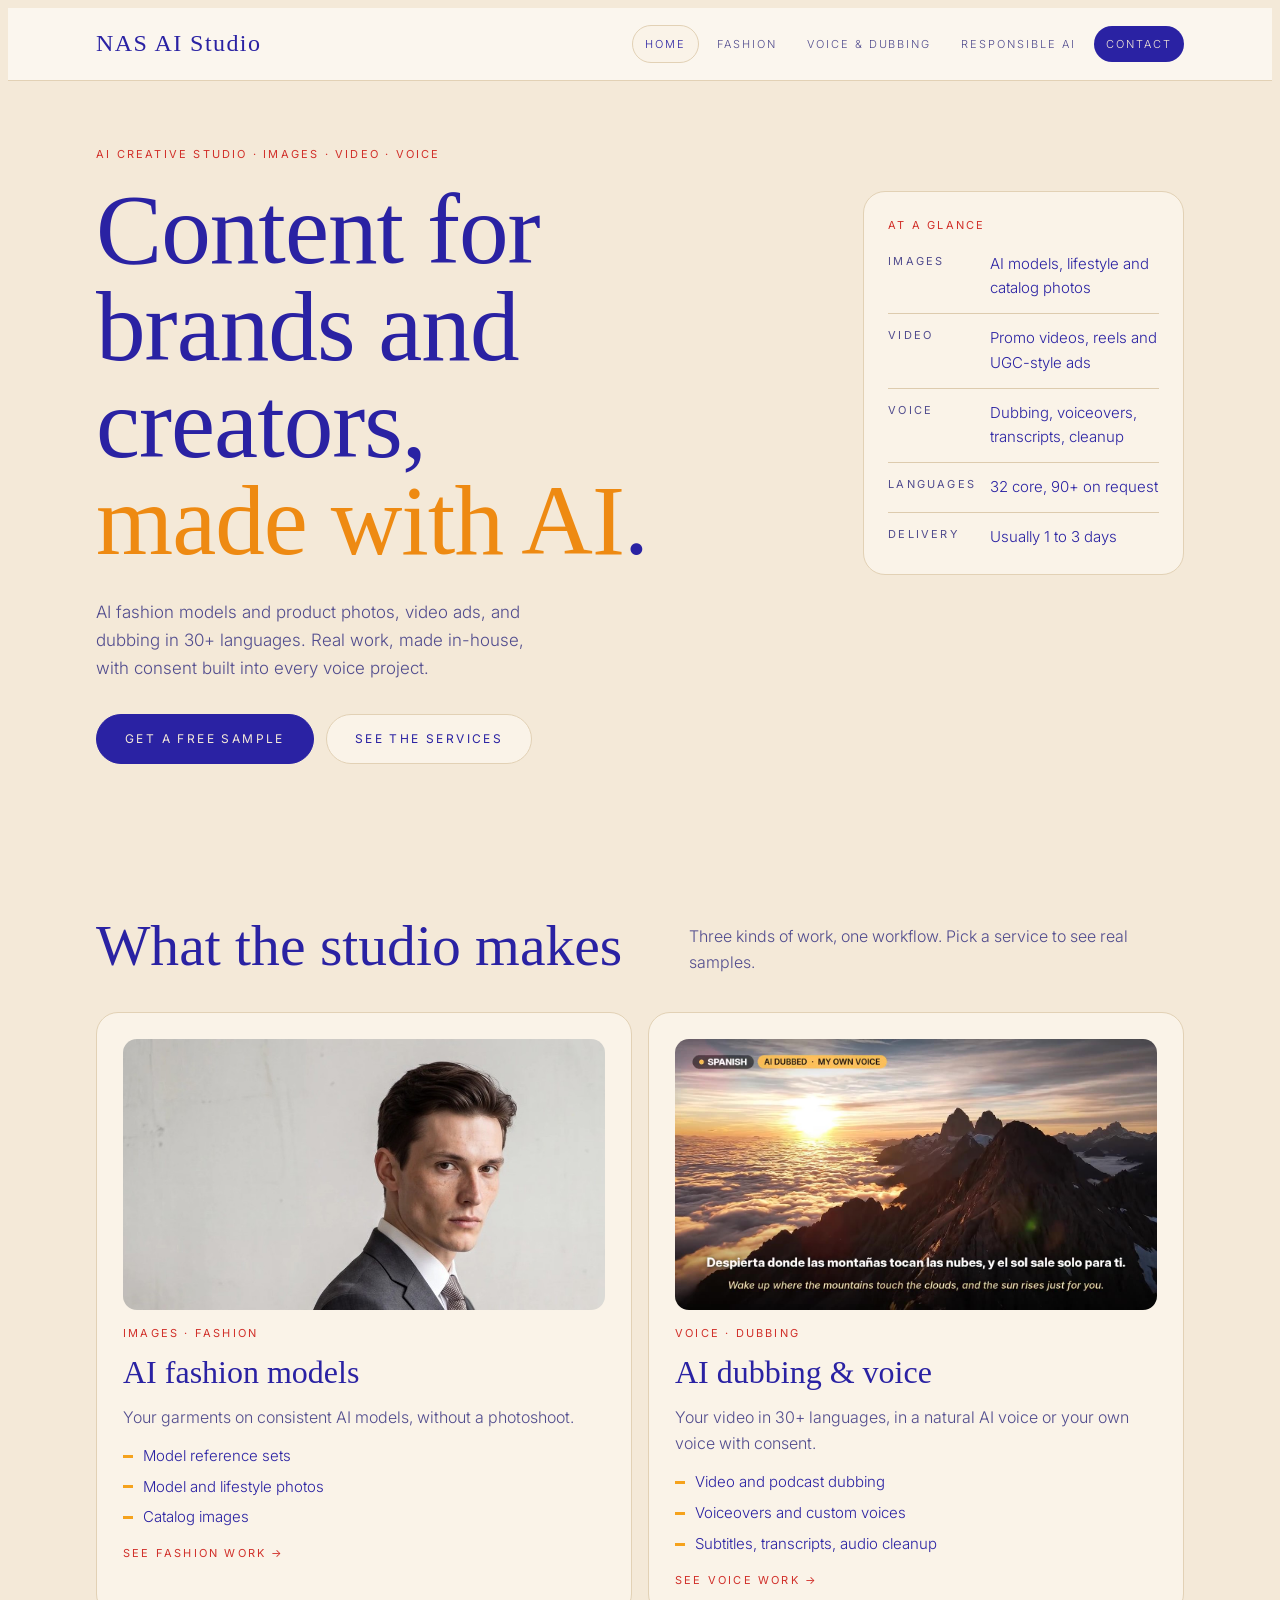
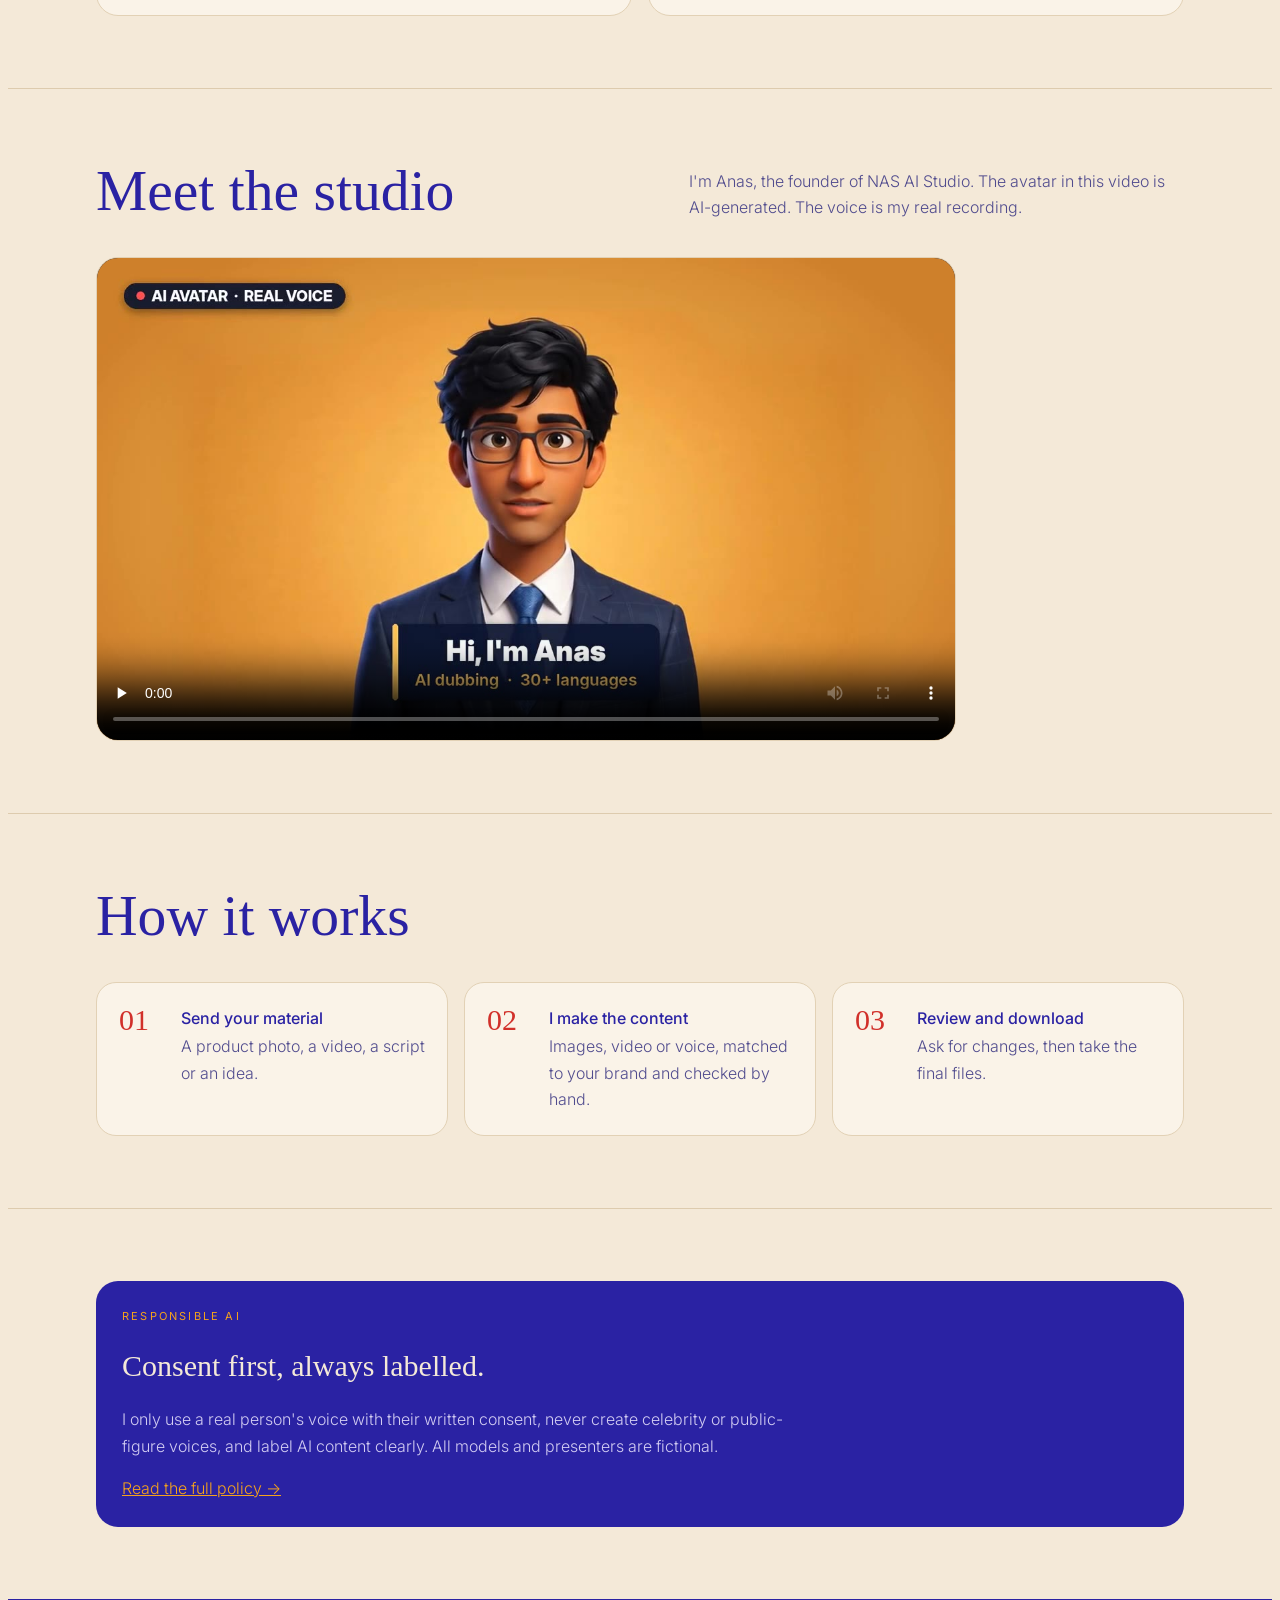
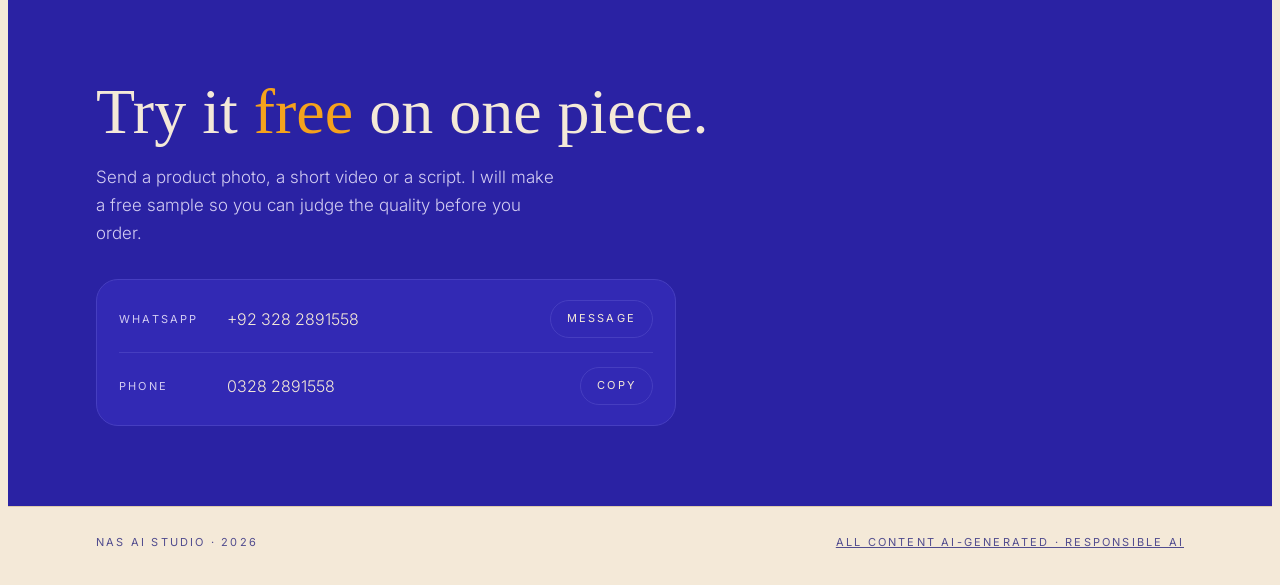
==== commit 5d0a730a: "Home: use Leo for the fashion card, drop the video card, align the hero box Co-Authored-By: Claude O" ====
--- a/index.html
+++ b/index.html
@@ -8,7 +8,7 @@
 <link rel="preconnect" href="https://fonts.googleapis.com">
 <link rel="preconnect" href="https://fonts.gstatic.com" crossorigin>
 <link rel="stylesheet" href="https://fonts.googleapis.com/css2?family=Tinos:ital,wght@0,400;0,700;1,400&family=Inter:wght@300;400;500&display=swap">
-<link rel="stylesheet" href="assets/site.css?v=1">
+<link rel="stylesheet" href="assets/site.css?v=2">
 </head>
 <body>
 <header class="top">
@@ -19,7 +19,7 @@
 </header>
 
 <main>
-  <section class="hero">
+  <section class="hero hero-top">
     <div class="wrap">
       <div>
         <div class="mono fmt" style="margin-bottom:18px">AI creative studio · Images · Video · Voice</div>
@@ -49,9 +49,9 @@
         <h2>What the studio makes</h2>
         <p>Three kinds of work, one workflow. Pick a service to see real samples.</p>
       </div>
-      <div class="doors">
+      <div class="doors two">
         <a class="door" href="fashion.html">
-          <img src="img/m4-ai.jpg?v=1" alt="AI model Karim wearing a burgundy half-zip sweatshirt" loading="lazy">
+          <img src="img/leo-card.jpg?v=2" alt="AI model Leo in a charcoal suit, white shirt and tie" loading="lazy">
           <div class="mono fmt">Images · Fashion</div>
           <h3>AI fashion models</h3>
           <p>Your garments on consistent AI models, without a photoshoot.</p>
@@ -66,14 +66,6 @@
           <ul><li>Video and podcast dubbing</li><li>Voiceovers and custom voices</li><li>Subtitles, transcripts, audio cleanup</li></ul>
           <span class="mono go">See voice work →</span>
         </a>
-        <div class="door" aria-label="Video and UGC ads, coming soon">
-          <img src="media/voice/intro-poster.jpg" alt="AI avatar of the studio founder" loading="lazy">
-          <div class="mono fmt">Video · Ads</div>
-          <h3>AI video &amp; UGC-style ads</h3>
-          <p>Promo videos, product reels and presenter-style ads with clearly labelled AI presenters.</p>
-          <ul><li>Promo and explainer videos</li><li>UGC-style product demos</li><li>Ads dubbed for new markets</li></ul>
-          <span class="mono soon">Samples coming soon</span>
-        </div>
       </div>
     </div>
   </section>
--- a/assets/site.css
+++ b/assets/site.css
@@ -326,3 +326,11 @@
 
 .line a.copy { display: inline-flex; align-items: center; text-decoration: none; }
 @media (prefers-reduced-motion: reduce) { .door { transition: none; } .door:hover { transform: none; } }
+
+/* Home: two service doors, hero card aligned with the headline */
+@media (min-width: 820px) { .doors.two { grid-template-columns: repeat(2, minmax(0, 1fr)); } }
+.doors.two .door img { aspect-ratio: 16 / 9; }
+@media (min-width: 900px) {
+  .hero.hero-top .wrap { align-items: start; }
+  .hero.hero-top .tag { margin-top: 46px; }
+}
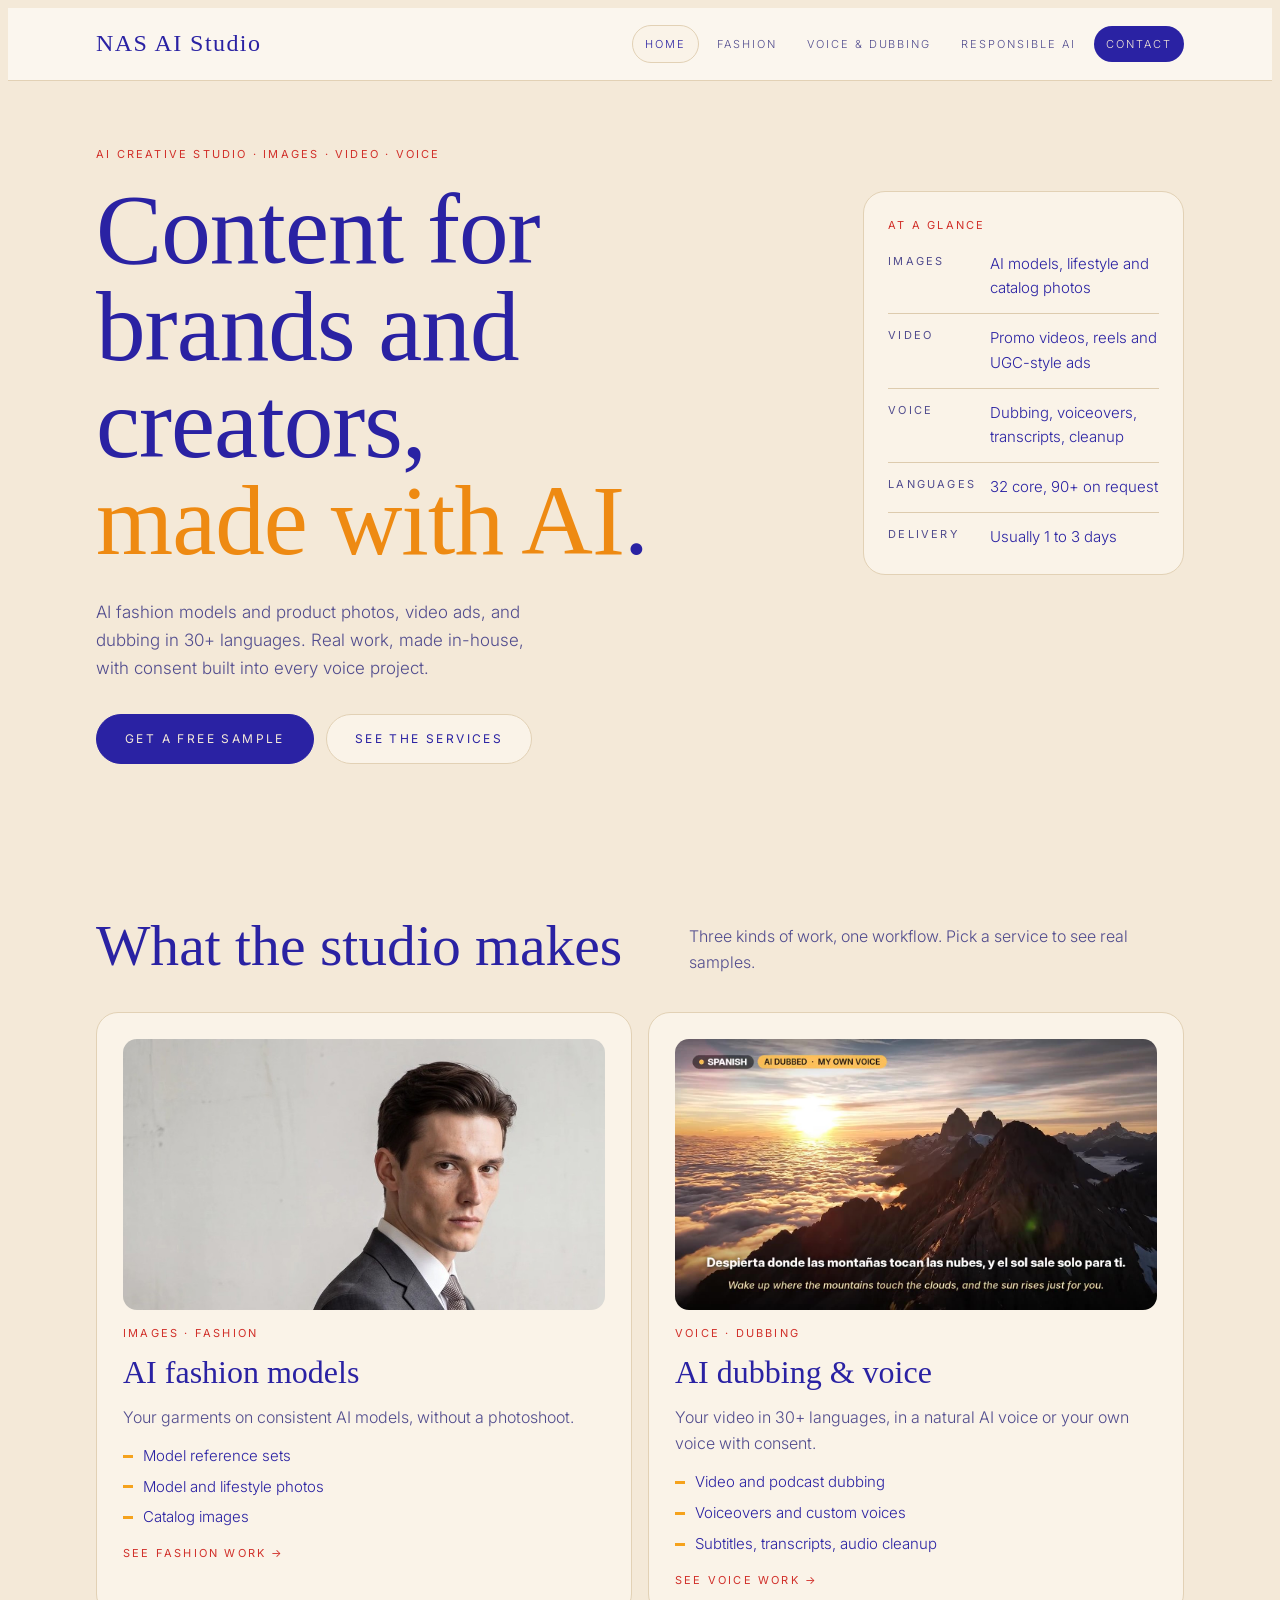
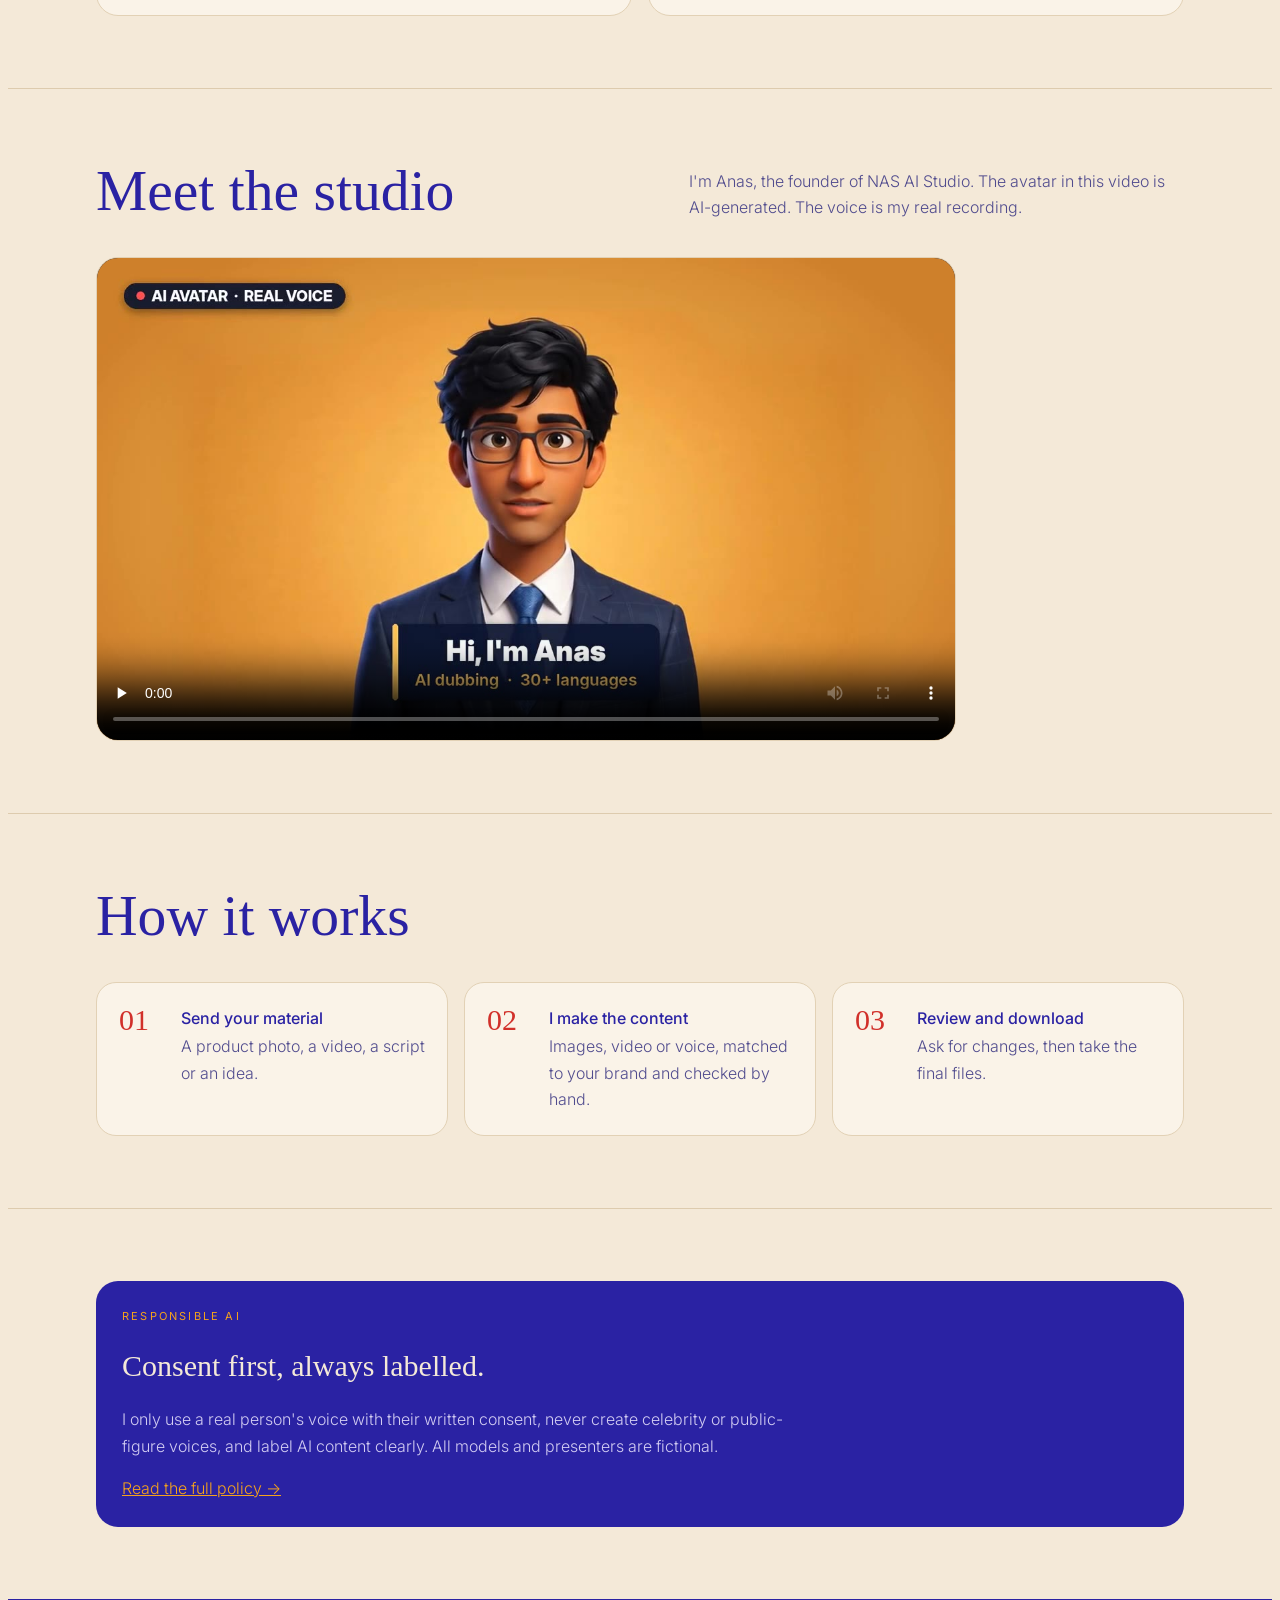
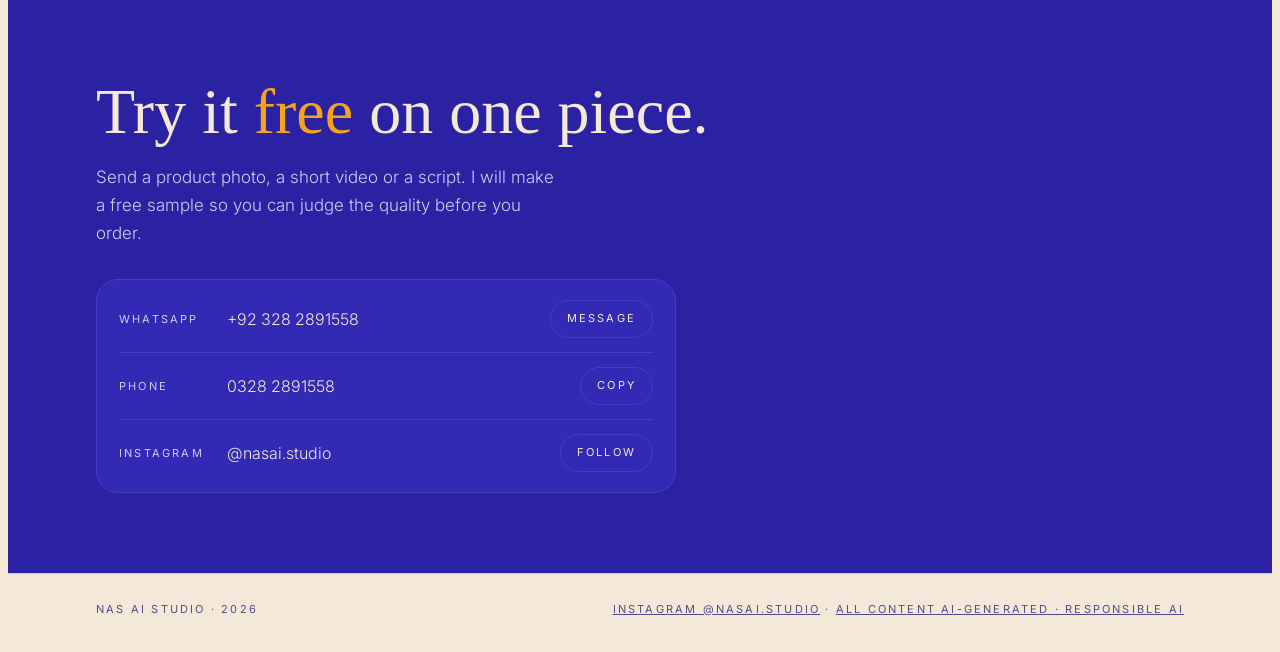
==== commit 893e9346: "Link the @nasai.studio Instagram account across the site Adds an Instagram row to the portfolio cont" ====
--- a/index.html
+++ b/index.html
@@ -8,7 +8,7 @@
 <link rel="preconnect" href="https://fonts.googleapis.com">
 <link rel="preconnect" href="https://fonts.gstatic.com" crossorigin>
 <link rel="stylesheet" href="https://fonts.googleapis.com/css2?family=Tinos:ital,wght@0,400;0,700;1,400&family=Inter:wght@300;400;500&display=swap">
-<link rel="stylesheet" href="assets/site.css?v=2">
+<link rel="stylesheet" href="assets/site.css?v=3">
 </head>
 <body>
 <header class="top">
@@ -115,6 +115,7 @@
       <div class="lines">
         <div class="line"><span class="k mono">WhatsApp</span><span class="v" id="v-wa">+92 328 2891558</span><a class="copy" href="https://wa.me/923282891558" target="_blank" rel="noopener">Message</a></div>
         <div class="line"><span class="k mono">Phone</span><span class="v" id="v-ph">0328 2891558</span><button class="copy" type="button" data-copy="v-ph">Copy</button></div>
+        <div class="line"><span class="k mono">Instagram</span><span class="v" id="v-ig">@nasai.studio</span><a class="copy" href="https://www.instagram.com/nasai.studio/" target="_blank" rel="noopener">Follow</a></div>
       </div>
     </div>
   </section>
@@ -123,7 +124,7 @@
 <footer>
   <div class="wrap">
     <span class="mono">NAS AI Studio · 2026</span>
-    <span class="mono"><a href="responsible-ai.html">All content AI-generated · Responsible AI</a></span>
+    <span class="mono"><a href="https://www.instagram.com/nasai.studio/" target="_blank" rel="noopener">Instagram @nasai.studio</a> · <a href="responsible-ai.html">All content AI-generated · Responsible AI</a></span>
   </div>
 </footer>
 <script src="assets/site.js?v=1"></script>
--- a/assets/site.css
+++ b/assets/site.css
@@ -180,6 +180,10 @@
 .shot img { width: 100%; height: auto; display: block; border-radius: 18px; background: var(--ph-1); aspect-ratio: var(--ar, auto); object-fit: cover; }
 .shot figcaption { margin-top: 10px; color: var(--ink-2); display: flex; justify-content: space-between; gap: 8px; flex-wrap: wrap; }
 .shot.wide img { object-fit: contain; aspect-ratio: auto; }
+/* Model pairs: a male and a female model side by side */
+.pairs { display: grid; gap: 28px 40px; grid-template-columns: minmax(0, 1fr); }
+.pair { display: grid; gap: 12px; grid-template-columns: repeat(2, minmax(0, 1fr)); }
+@media (min-width: 820px) { .pairs { grid-template-columns: repeat(2, minmax(0, 1fr)); } }
 .sheets { display: grid; gap: 36px; }
 .refs { display: grid; gap: 16px 14px; grid-template-columns: repeat(2, minmax(0, 1fr)); margin-bottom: 36px; }
 .refs .shot img { aspect-ratio: 4 / 5; object-fit: cover; }
@@ -334,3 +338,12 @@
   .hero.hero-top .wrap { align-items: start; }
   .hero.hero-top .tag { margin-top: 46px; }
 }
+
+/* UGC ad clips */
+.ugc-row { display: grid; gap: 20px; grid-template-columns: minmax(0, 1fr); max-width: 760px; }
+@media (min-width: 720px) { .ugc-row { grid-template-columns: minmax(0, 340px) minmax(0, 1fr); } }
+.ugc-clip { margin: 0; display: contents; }
+.ugc-clip video { width: 100%; aspect-ratio: 9 / 16; border-radius: 22px; background: #14141a; display: block; border: 1px solid var(--glass-edge); }
+.ugc-clip figcaption { display: grid; gap: 8px; align-content: center; }
+.ugc-clip figcaption b { font-family: var(--f-display); font-weight: 400; font-size: 30px; line-height: 1.1; }
+.ugc-clip figcaption span:last-child { color: var(--ink-2); }
